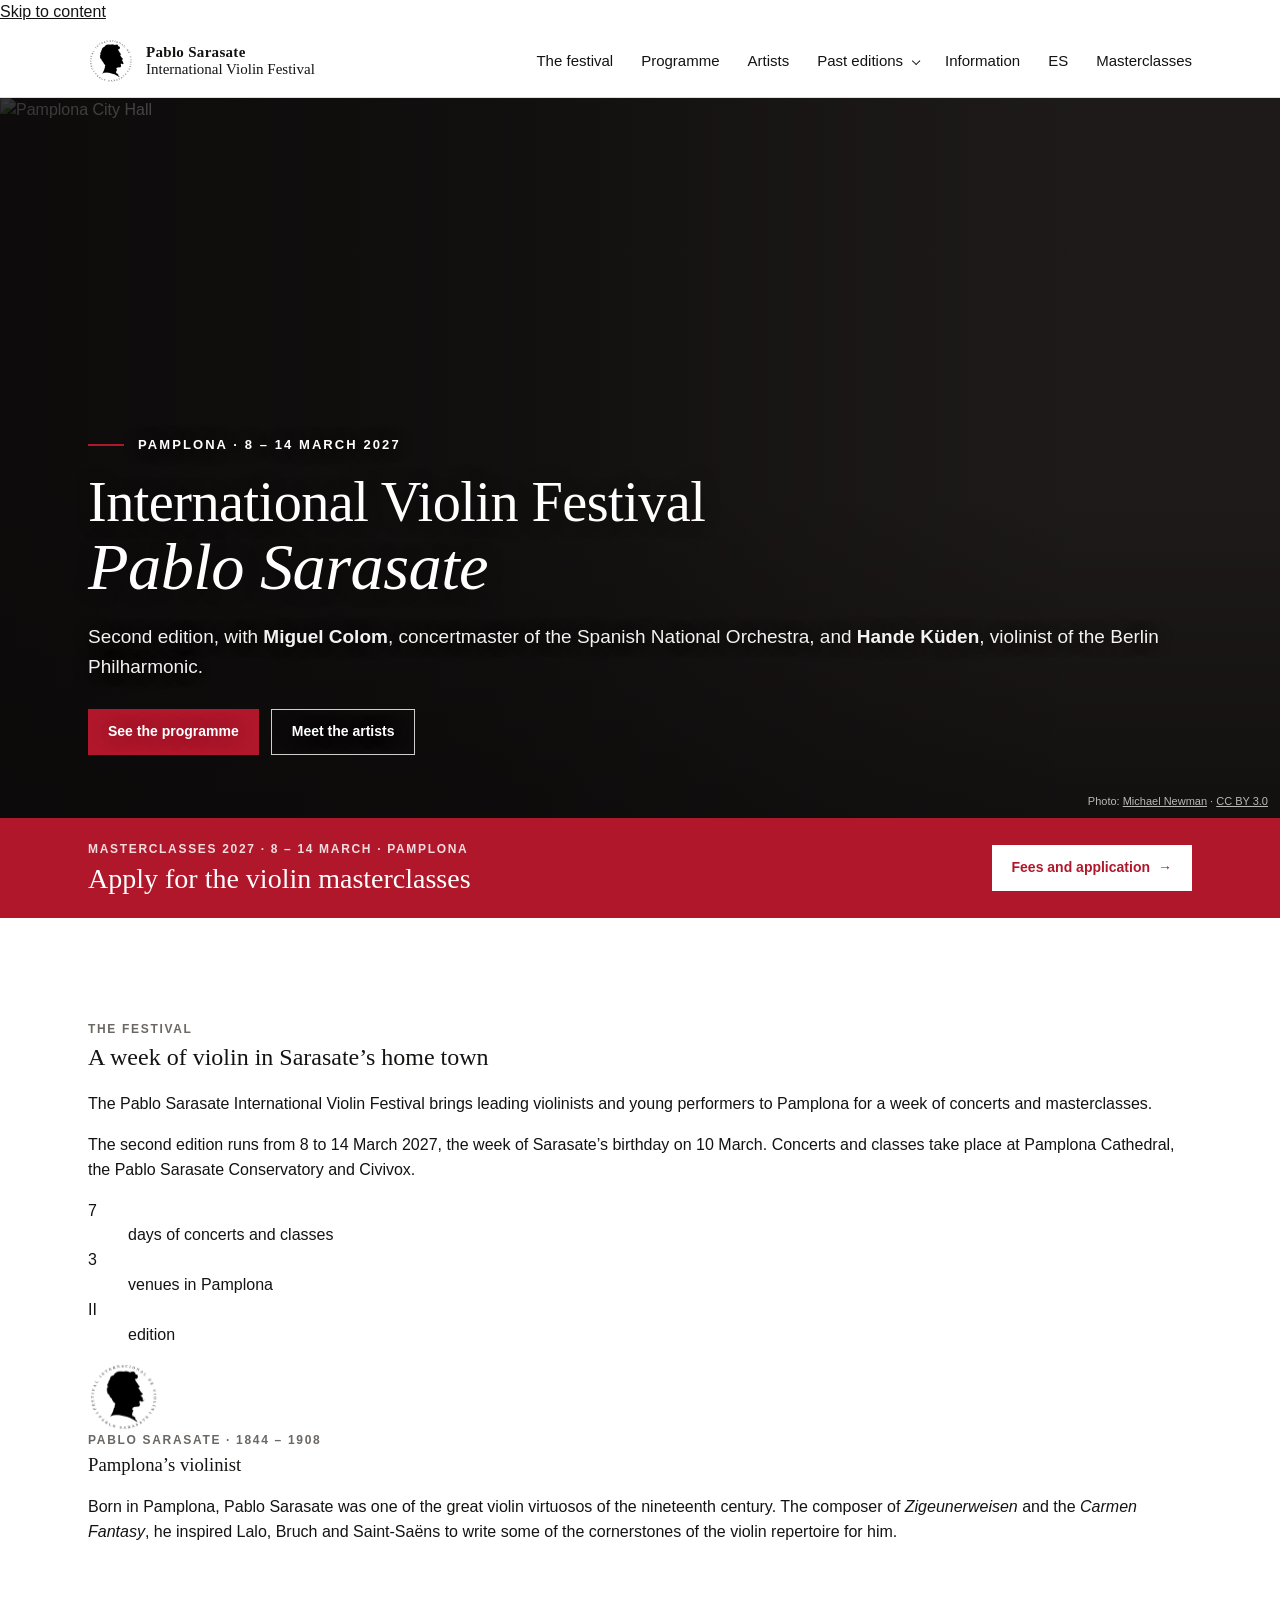
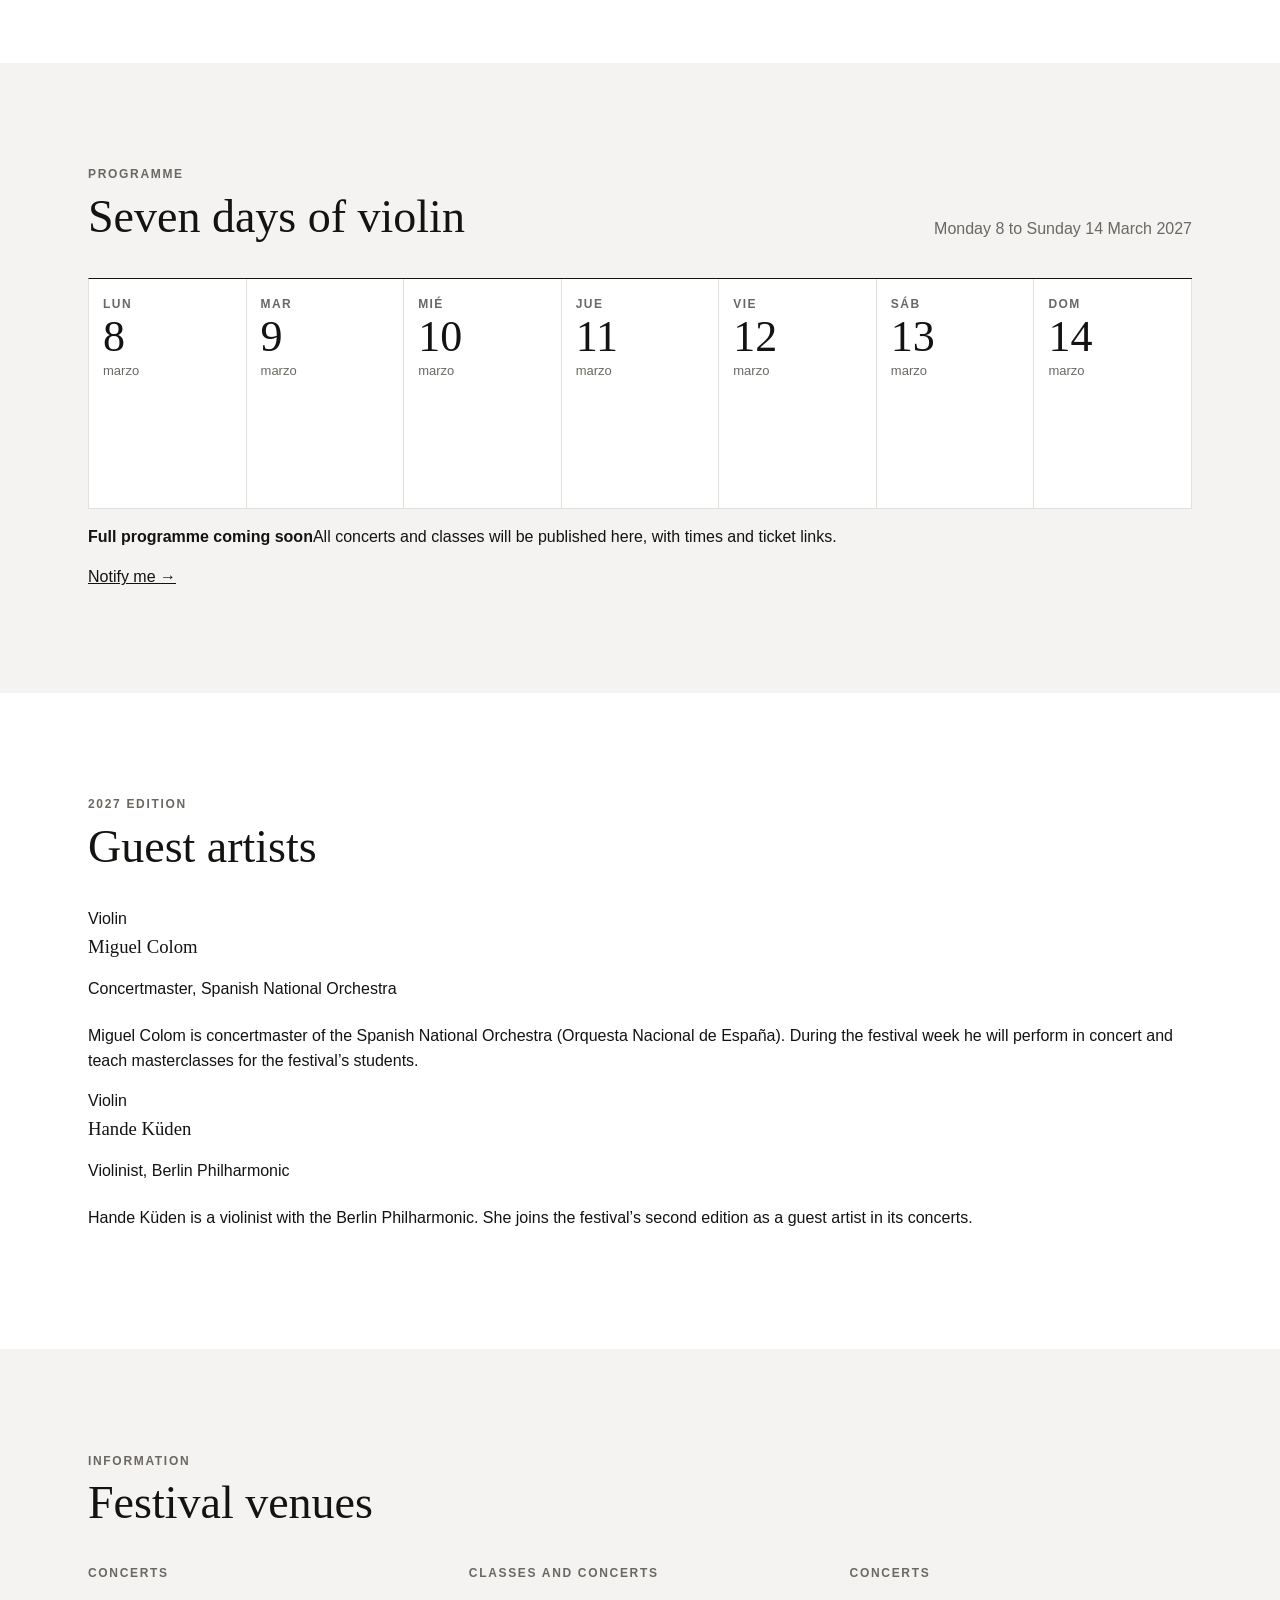
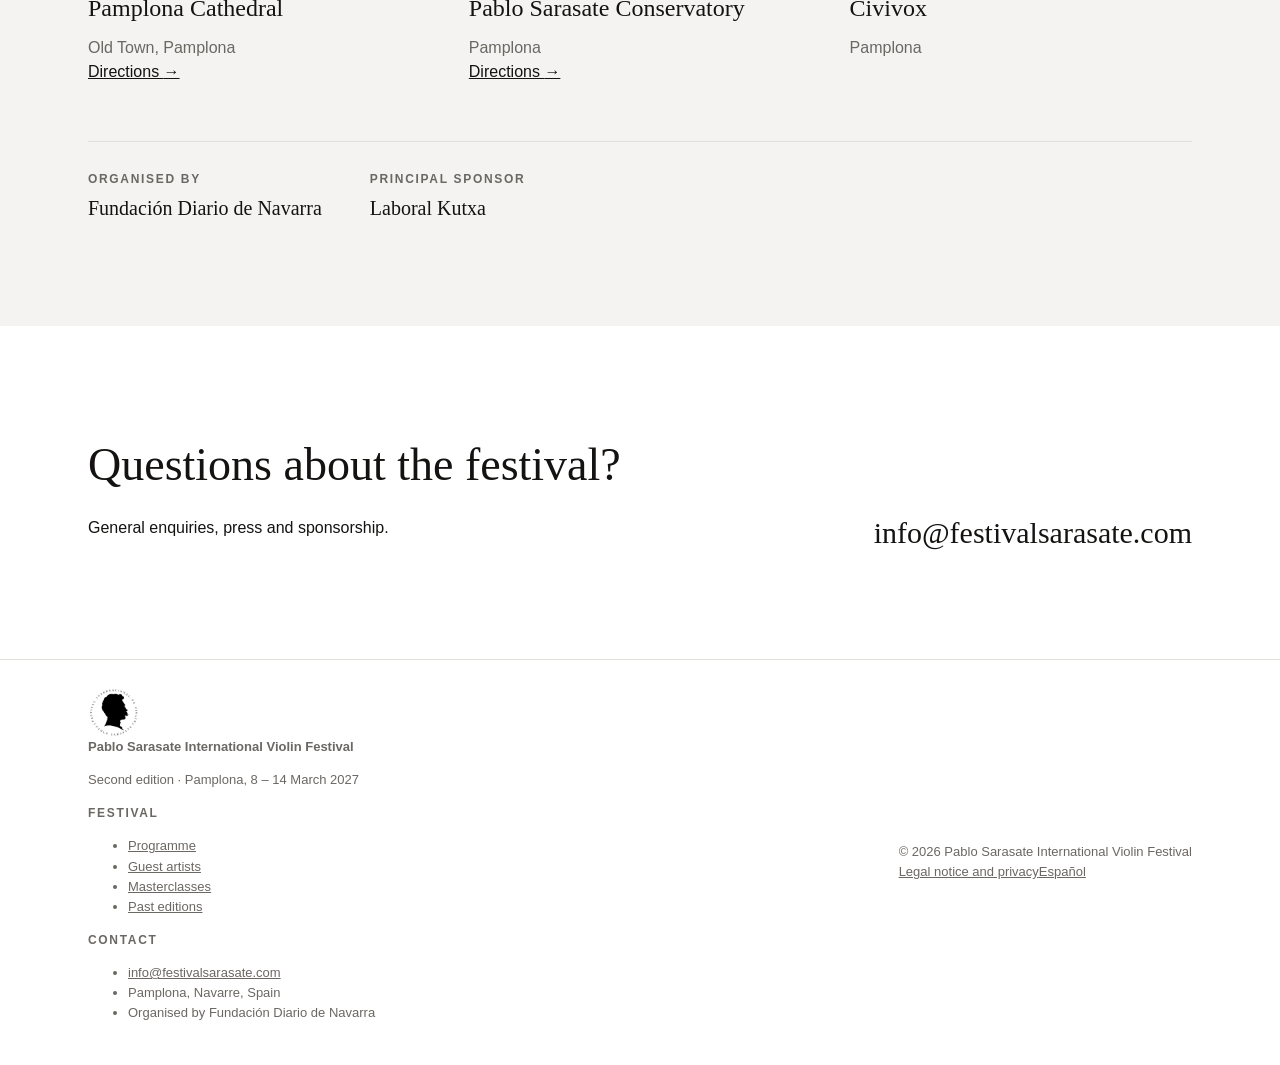
==== en/index.html @ 58683e75 "Añade la versión en inglés de la web" ====
<!DOCTYPE html>
<html lang="en">
<head>
<meta charset="UTF-8">
<meta name="viewport" content="width=device-width, initial-scale=1.0, viewport-fit=cover">
<title>Pablo Sarasate International Violin Festival 2027 · Pamplona</title>
<meta name="description" content="Pablo Sarasate International Violin Festival · Pamplona, 8 – 14 March 2027. Concerts and masterclasses with Miguel Colom and Hande Küden.">
<meta name="theme-color" content="#141312">
<link rel="icon" href="../favicon.png" type="image/png">
<link rel="apple-touch-icon" href="../apple-touch-icon.png">
<meta property="og:type" content="website">
<meta property="og:site_name" content="Pablo Sarasate International Violin Festival">
<meta property="og:title" content="Pablo Sarasate International Violin Festival 2027 · Pamplona">
<meta property="og:description" content="Pablo Sarasate International Violin Festival · Pamplona, 8 – 14 March 2027. Concerts and masterclasses with Miguel Colom and Hande Küden.">
<meta property="og:image" content="../og-image.jpg">
<meta property="og:image:width" content="1200">
<meta property="og:image:height" content="630">
<meta property="og:locale" content="en_GB">
<meta name="twitter:card" content="summary_large_image">
<link rel="preload" href="../fonts/source-serif-4-latin-opsz-normal.woff2" as="font" type="font/woff2" crossorigin>
<link rel="preload" href="../fonts/instrument-sans-latin-400-normal.woff2" as="font" type="font/woff2" crossorigin>
<link rel="stylesheet" href="../style.css">
<script type="application/ld+json">
{
 "@context": "https://schema.org",
 "@type": "Festival",
 "name": "Pablo Sarasate International Violin Festival 2027",
 "description": "Second edition of the Pablo Sarasate International Violin Festival: concerts and masterclasses in Pamplona.",
 "startDate": "2027-03-08",
 "endDate": "2027-03-14",
 "eventStatus": "https://schema.org/EventScheduled",
 "eventAttendanceMode": "https://schema.org/OfflineEventAttendanceMode",
 "inLanguage": "en",
 "location": {
  "@type": "Place",
  "name": "Pamplona",
  "address": {
   "@type": "PostalAddress",
   "addressLocality": "Pamplona",
   "addressRegion": "Navarra",
   "addressCountry": "ES"
  }
 },
 "organizer": {
  "@type": "Organization",
  "name": "Fundación Diario de Navarra"
 },
 "sponsor": {
  "@type": "Organization",
  "name": "Laboral Kutxa"
 },
 "performer": [
  {
   "@type": "Person",
   "name": "Miguel Colom"
  },
  {
   "@type": "Person",
   "name": "Hande Küden"
  }
 ]
}
</script>
</head>
<body>
<a class="skip" href="#main">Skip to content</a>
<header class="nav">
  <div class="wrap">
    <a class="brand" href="#" aria-label="Pablo Sarasate International Violin Festival, home">
      <img src="../logo.png" alt="" width="44" height="42">
      <span><b>Pablo Sarasate</b>International Violin Festival</span>
    </a>
    <button class="burger" id="burger" aria-label="Open menu" aria-expanded="false" aria-controls="menu"><span></span><span></span><span></span></button>
    <ul class="menu" id="menu">
      <li><a href="#festival">The festival</a></li>
      <li><a href="#programa">Programme</a></li>
      <li><a href="#artistas">Artists</a></li>
      <li class="has-sub">
        <button id="subbtn" aria-expanded="false" aria-controls="submenu">Past editions</button>
        <ul class="sub" id="submenu" hidden>
          <li><a href="past-editions.html">All editions</a></li>
          <li><span class="label">Guest artists</span></li>
          <li><a href="past-editions.html#jiyoon-lee">Jiyoon Lee</a></li>
          <li><a href="past-editions.html#marlene-ito">Marlene Ito</a></li>
        </ul>
      </li>
      <li><a href="#informacion">Information</a></li>
      <li class="lang"><a href="../index.html" hreflang="es" lang="es" aria-label="Versión en español">ES</a></li>
      <li><a class="btn" href="masterclasses.html">Masterclasses</a></li>
    </ul>
  </div>
</header>

<main id="main">
  <div class="hero" id="hero">
    <img class="photo" id="heroPhoto" alt="Pamplona City Hall" fetchpriority="high">
    <img class="fallback-mark" src="../logo.png" alt="">
    <div class="hero-text" id="inicio">
      <div class="wrap">
        <div class="when">Pamplona · 8 – 14 March 2027</div>
        <h1><span>International Violin Festival</span> <em>Pablo Sarasate</em></h1>
        <p class="guest">Second edition, with <strong>Miguel Colom</strong>, concertmaster of the Spanish National Orchestra, and <strong>Hande Küden</strong>, violinist of the Berlin Philharmonic.</p>
        <div class="hero-actions">
          <a class="btn" href="#programa">See the programme</a>
          <a class="btn ghost" href="#artistas">Meet the artists</a>
        </div>
      </div>
    </div>
    <span class="credit">Photo: <a href="https://commons.wikimedia.org/wiki/File:Ayuntamiento_de_Pamplona,_Pamplona_(ES)_-_panoramio.jpg" target="_blank" rel="noopener">Michael Newman</a> · <a href="https://creativecommons.org/licenses/by/3.0/" target="_blank" rel="noopener">CC BY 3.0</a></span>
  </div>

  <a class="promo" href="masterclasses.html">
    <span class="wrap promo-in">
      <span class="promo-text">
        <span class="label">Masterclasses 2027 · 8 – 14 March · Pamplona</span>
        <strong>Apply for the violin masterclasses</strong>
      </span>
      <span class="promo-btn">Fees and application <span aria-hidden="true">→</span></span>
    </span>
  </a>

  <section id="festival">
    <div class="wrap">
      <div class="about">
        <div>
          <div class="label">The festival</div>
          <h2>A week of violin in Sarasate’s home town</h2>
        </div>
        <div class="text">
          <p>The Pablo Sarasate International Violin Festival brings leading violinists and young performers to Pamplona for a week of concerts and masterclasses.</p>
          <p>The second edition runs from 8 to 14 March 2027, the week of Sarasate’s birthday on 10 March. Concerts and classes take place at Pamplona Cathedral, the Pablo Sarasate Conservatory and Civivox.</p>
          <dl class="facts">
            <div><dt>7</dt><dd>days of concerts and classes</dd></div>
            <div><dt>3</dt><dd>venues in Pamplona</dd></div>
            <div><dt>II</dt><dd>edition</dd></div>
          </dl>
        </div>
      </div>
      <aside class="sarasate">
        <img src="../logo.png" alt="" width="72" height="68">
        <div>
          <div class="label">Pablo Sarasate · 1844 – 1908</div>
          <h3>Pamplona’s violinist</h3>
          <p>Born in Pamplona, Pablo Sarasate was one of the great violin virtuosos of the nineteenth century. The composer of <i>Zigeunerweisen</i> and the <i>Carmen Fantasy</i>, he inspired Lalo, Bruch and Saint-Saëns to write some of the cornerstones of the violin repertoire for him.</p>
        </div>
      </aside>
    </div>
  </section>

  <section id="programa" class="alt">
    <div class="wrap">
      <div class="sec-head">
        <div><div class="label">Programme</div><h2>Seven days of violin</h2></div>
        <p class="sec-sub">Monday 8 to Sunday 14 March 2027</p>
      </div>
      <p class="demo-note" id="demoNote" hidden>Preview with sample events (?demo). Visitors do not see these events.</p>
      <ol class="days is-pending" id="days" aria-label="Festival days, 8 to 14 March 2027"></ol>
      <div class="pending-note" id="pendingNote">
        <p><strong>Full programme coming soon</strong>All concerts and classes will be published here, with times and ticket links.</p>
        <a class="link" href="mailto:info@festivalsarasate.com?subject=Programme%202027%20notification">Notify me <span aria-hidden="true">→</span></a>
      </div>
    </div>
  </section>

  <section id="artistas">
    <div class="wrap">
      <div class="sec-head">
        <div><div class="label">2027 edition</div><h2>Guest artists</h2></div>
      </div>
      <div class="artists">
        <article class="artist">
          <span class="instr">Violin</span>
          <h3>Miguel Colom</h3>
          <p class="role">Concertmaster, Spanish National Orchestra</p>
          <p>Miguel Colom is concertmaster of the Spanish National Orchestra (Orquesta Nacional de España). During the festival week he will perform in concert and teach masterclasses for the festival’s students.</p>
        </article>
        <article class="artist">
          <span class="instr">Violin</span>
          <h3>Hande Küden</h3>
          <p class="role">Violinist, Berlin Philharmonic</p>
          <p>Hande Küden is a violinist with the Berlin Philharmonic. She joins the festival’s second edition as a guest artist in its concerts.</p>
        </article>
      </div>
    </div>
  </section>

  <section id="informacion" class="alt">
    <div class="wrap">
      <div class="sec-head">
        <div><div class="label">Information</div><h2>Festival venues</h2></div>
      </div>
      <div class="info-grid">
        <div><div class="label">Concerts</div><h3>Pamplona Cathedral</h3><p>Old Town, Pamplona</p><a class="link" href="https://www.google.com/maps/search/?api=1&query=Catedral+de+Pamplona" target="_blank" rel="noopener">Directions <span aria-hidden="true">→</span></a></div>
        <div><div class="label">Classes and concerts</div><h3>Pablo Sarasate Conservatory</h3><p>Pamplona</p><a class="link" href="https://www.google.com/maps/search/?api=1&query=Conservatorio+Profesional+de+M%C3%BAsica+Pablo+Sarasate+Pamplona" target="_blank" rel="noopener">Directions <span aria-hidden="true">→</span></a></div>
        <div><div class="label">Concerts</div><h3>Civivox</h3><p>Pamplona</p></div>
      </div>
      <div class="partners">
        <div><span class="label">Organised by</span><span class="n">Fundación Diario de Navarra</span></div>
        <div><span class="label">Principal sponsor</span><span class="n">Laboral Kutxa</span></div>
      </div>
    </div>
  </section>

  <section id="contacto">
    <div class="wrap contact">
      <div><h2>Questions about the festival?</h2><p>General enquiries, press and sponsorship.</p></div>
      <a class="mail" href="mailto:info@festivalsarasate.com">info@festivalsarasate.com</a>
    </div>
  </section>
</main>

<footer>
  <div class="wrap">
    <div class="foot-grid">
      <div class="foot-brand">
        <img src="../logo.png" alt="" width="52" height="49">
        <div><b>Pablo Sarasate International Violin Festival</b><p>Second edition · Pamplona, 8 – 14 March 2027</p></div>
      </div>
      <div>
        <span class="label">Festival</span>
        <ul>
          <li><a href="#programa">Programme</a></li>
          <li><a href="#artistas">Guest artists</a></li>
          <li><a href="masterclasses.html">Masterclasses</a></li>
          <li><a href="past-editions.html">Past editions</a></li>
        </ul>
      </div>
      <div>
        <span class="label">Contact</span>
        <ul>
          <li><a href="mailto:info@festivalsarasate.com">info@festivalsarasate.com</a></li>
          <li>Pamplona, Navarre, Spain</li>
          <li>Organised by Fundación Diario de Navarra</li>
        </ul>
      </div>
    </div>
    <div class="foot-bottom">
      <span>© 2026 Pablo Sarasate International Violin Festival</span>
      <nav aria-label="Legal"><a href="legal.html">Legal notice and privacy</a><a href="../index.html" hreflang="es" lang="es">Español</a></nav>
    </div>
  </div>
</footer>
<script src="../vendor/papaparse.min.js"></script>
<script src="../programa.js"></script>
<script>
/* Tarjetas de días. Sin programa publicado: tira compacta de fechas y aviso. */
function renderDays(events, status){
  const P = Programa, t = P.t, pending = status === 'pending';
  const ol = document.getElementById('days');
  ol.classList.toggle('is-pending', pending);
  ol.innerHTML = P.days.map(d => {
    const date = `<span class="dc-date"><span class="dow">${P.DOW[d.getDay()]}</span><span class="num">${d.getDate()}</span><span class="mon">${P.MES[d.getMonth()]}</span></span>`;
    if (pending) return `<li><div class="daycard">${date}</div></li>`;
    const evs = P.forDay(events, P.iso(d));
    const items = evs.length
      ? '<ul>' + evs.slice(0,3).map(e => `<li><time>${P.esc(e.hora)}</time> ${P.esc(e.titulo)}</li>`).join('') + (evs.length > 3 ? `<li class="more">+${evs.length-3} ${t.more}</li>` : '') + '</ul>'
      : `<p class="none">${t.none}</p>`;
    const count = evs.length ? `${evs.length} ${evs.length === 1 ? t.event : t.events}` : '';
    return `<li><a class="daycard${evs.length ? '' : ' is-empty'}" href="${P.dayUrl(d)}">
      ${date}
      <span class="dc-body"><span class="count">${count}</span>${items}</span>
      <span class="dc-go">${t.seeDay} <span aria-hidden="true">→</span></span>
    </a></li>`;
  }).join('');
  document.getElementById('pendingNote').hidden = !pending;
  document.getElementById('demoNote').hidden = status !== 'demo';
}
renderDays([], 'pending');
Programa.load(renderDays);
</script>
</body>
</html>
---- style.css ----
/* Layout: KKL-like — white page, slim sticky bar, full-bleed photo hero, then calm single-column sections on a 1200px grid */
:root{
  --bg:#ffffff;
  --bg-alt:#f4f3f1;
  --ink:#141312;
  --muted:#6b6763;
  --line:#e2dfdb;
  --accent:#b0172b;          /* rojo Pamplona */
  --accent-ink:#ffffff;
  --hero-fallback:#1d1a19;
  --emblem-filter:none;
  --font-display:"Source Serif 4", "Iowan Old Style", Georgia, serif;
  --font-body:"Instrument Sans", "Helvetica Neue", Arial, sans-serif;
  --wrap:1200px;
  --gutter:clamp(16px,4vw,48px);
}
@media (prefers-color-scheme:dark){:root:not([data-theme="light"]){
  --bg:#121110;--bg-alt:#1b1a18;--ink:#f1eeea;--muted:#a19c96;--line:#2e2b28;
  --accent:#e0485a;--accent-ink:#ffffff;--hero-fallback:#0b0a0a;--emblem-filter:invert(1);color-scheme:dark}}
:root[data-theme="dark"]{
  --bg:#121110;--bg-alt:#1b1a18;--ink:#f1eeea;--muted:#a19c96;--line:#2e2b28;
  --accent:#e0485a;--accent-ink:#ffffff;--hero-fallback:#0b0a0a;--emblem-filter:invert(1);color-scheme:dark}

*,*::before,*::after{box-sizing:border-box}
html{scroll-behavior:smooth}
body{margin:0;background:var(--bg);color:var(--ink);font-family:var(--font-body);font-size:16px;line-height:1.55;-webkit-font-smoothing:antialiased}
a{color:inherit}
img{max-width:100%;display:block}
.wrap{max-width:var(--wrap);margin:0 auto;padding-inline:var(--gutter)}
h1,h2,h3{font-family:var(--font-display);font-weight:400;text-wrap:balance;margin:0}
.label{font-size:12px;letter-spacing:.14em;text-transform:uppercase;font-weight:600;color:var(--muted)}
:focus-visible{outline:2px solid var(--accent);outline-offset:3px}


/* ── Nav ── */
.nav{position:sticky;top:env(safe-area-inset-top,0px);z-index:50;background:var(--bg);border-bottom:1px solid var(--line)}
.nav .wrap{display:flex;align-items:center;justify-content:space-between;gap:24px;height:72px}
.brand{display:flex;align-items:center;gap:12px;text-decoration:none;min-width:0}
.brand img{width:46px;height:auto;filter:var(--emblem-filter)}
.brand span{font-family:var(--font-display);font-size:15px;line-height:1.15}
.brand b{display:block;font-weight:600;letter-spacing:.02em}
.menu{display:flex;align-items:center;gap:28px;list-style:none;margin:0;padding:0;font-size:15px}
.menu > li{position:relative}
.menu a,.menu button{text-decoration:none;background:none;border:0;font:inherit;color:inherit;cursor:pointer;padding:6px 0}
.menu a:hover,.menu button:hover{color:var(--accent)}
.sub{position:absolute;top:calc(100% + 10px);left:-16px;min-width:220px;background:var(--bg);border:1px solid var(--line);list-style:none;margin:0;padding:8px 0;box-shadow:0 12px 32px rgb(0 0 0 / .08)}
.sub a{display:block;padding:10px 16px}
.sub .label{padding:6px 16px 4px;display:block;font-size:11px}
.has-sub button::after{content:"";display:inline-block;width:6px;height:6px;border-right:1.5px solid currentColor;border-bottom:1.5px solid currentColor;transform:rotate(45deg) translateY(-3px);margin-left:8px}
.btn{display:inline-flex;align-items:center;gap:8px;background:var(--accent);color:var(--accent-ink);text-decoration:none;font-weight:600;font-size:14px;padding:11px 20px;border:0;cursor:pointer;font-family:var(--font-body)}
.btn:hover{filter:brightness(1.08)}
.btn.ghost{background:transparent;color:inherit;border:1px solid currentColor}
.burger{display:none;background:none;border:0;padding:8px;cursor:pointer;color:inherit}
.burger span{display:block;width:22px;height:1.5px;background:currentColor;margin:5px 0}

/* ── Hero ── */
.hero{position:relative;display:flex;align-items:flex-end;min-height:clamp(500px,80vh,820px);padding-block:clamp(96px,14vh,140px) clamp(40px,7vh,72px);background:var(--hero-fallback);color:#fff;overflow:hidden}
.hero img.photo{position:absolute;inset:0;width:100%;height:100%;object-fit:cover;object-position:68% 35%}
.hero::after{content:"";position:absolute;inset:0;background:
  linear-gradient(90deg,rgb(10 8 8 / .82) 0%,rgb(10 8 8 / .62) 38%,rgb(10 8 8 / .18) 68%,rgb(10 8 8 / 0) 85%),
  linear-gradient(to top,rgb(10 8 8 / .55) 0%,rgb(10 8 8 / 0) 45%)}
.hero .fallback-mark{display:none;position:absolute;right:-4%;top:50%;transform:translateY(-50%);width:min(52vw,560px);opacity:.09;filter:invert(1)}
.hero.no-photo .fallback-mark{display:block}
.hero.no-photo img.photo{display:none}
.hero-text{position:relative;z-index:2;width:100%;text-shadow:0 1px 18px rgb(0 0 0 / .35)}
.hero-text .when{font-size:13px;letter-spacing:.16em;text-transform:uppercase;font-weight:600;display:flex;align-items:center;gap:14px}
.hero-text .when::before{content:"";width:36px;height:2px;background:var(--accent)}
.hero h1{font-size:clamp(34px,4.4vw,62px);line-height:1.05;margin:18px 0 20px;max-width:none;letter-spacing:-.01em;font-weight:300}
.hero h1 span{display:block}
.hero h1 em{display:block;font-style:italic;font-weight:400;font-size:1.18em}
.hero .guest{font-size:clamp(16px,1.6vw,19px);margin:0 0 28px;opacity:.95}
.hero .guest strong{font-weight:600}
.hero-actions{display:flex;flex-wrap:wrap;gap:12px}
.hero .btn.ghost{color:#fff;border-color:rgb(255 255 255 / .8);background:rgb(0 0 0 / .15)}
.hero .btn.ghost:hover{background:#fff;color:#141312;filter:none}
@media (max-width:760px){.hero-text .when::before{display:none}.hero::after{background:linear-gradient(to top,rgb(10 8 8 / .85) 0%,rgb(10 8 8 / .55) 55%,rgb(10 8 8 / .3) 100%)}.hero img.photo{object-position:60% 30%}}
.credit{position:absolute;z-index:2;right:12px;bottom:8px;font-size:11px;color:rgb(255 255 255 / .7)}
.hero.no-photo .credit{display:none}

/* ── Sections ── */
section{padding-block:clamp(56px,8vw,104px)}
section.alt{background:var(--bg-alt)}
.sec-head{display:flex;justify-content:space-between;align-items:end;gap:24px;flex-wrap:wrap;margin-bottom:36px}
.sec-head h2{font-size:clamp(30px,3.6vw,46px);line-height:1.08;margin-top:8px}

/* ── Programa: tarjetas de días (index) ── */
.events{list-style:none;margin:0;padding:0;border-top:1px solid var(--line)}
.ev{display:grid;grid-template-columns:96px 1fr auto;gap:24px;align-items:center;padding:22px 0;border-bottom:1px solid var(--line)}
.ev .d{font-variant-numeric:tabular-nums}
.ev .d b{font-family:var(--font-display);font-weight:400;font-size:30px;line-height:1;display:block}
.ev .d span{font-size:13px;color:var(--muted)}
.ev .info{min-width:0}
.ev .tipo{font-size:11px;letter-spacing:.14em;text-transform:uppercase;font-weight:600;color:var(--accent)}
.ev h4{font-family:var(--font-display);font-weight:400;font-size:22px;margin:4px 0 4px;line-height:1.2}
.ev p{margin:0;color:var(--muted);font-size:14.5px}
.ev .buy{text-align:right;display:flex;flex-direction:column;align-items:flex-end;gap:8px;font-size:14px}
.ev .buy .price{color:var(--muted)}
.empty{padding:32px 0;color:var(--muted)}

/* ── Guest artist ── */
.guest-grid{display:grid;grid-template-columns:5fr 7fr;gap:clamp(32px,5vw,72px);align-items:center}
.portrait{aspect-ratio:4/5;max-width:100%;background:var(--bg-alt);display:flex;align-items:flex-end;padding:24px;position:relative;overflow:hidden}
section.alt .portrait{background:var(--bg)}
.portrait .initials{position:absolute;inset:0;display:grid;place-items:center;font-family:var(--font-display);font-size:clamp(90px,14vw,180px);color:var(--line);font-style:italic}
.portrait .cap{position:relative;font-size:12px;color:var(--muted)}
.guest-grid h2{font-size:clamp(40px,5vw,68px);line-height:1;margin:10px 0 18px}
.guest-grid p{max-width:58ch;margin:0 0 16px}
.guest-grid + .guest-grid{margin-top:clamp(56px,8vw,112px)}
.role{display:flex;gap:10px;flex-wrap:wrap;margin-bottom:22px}
.chip{font-size:12px;letter-spacing:.1em;text-transform:uppercase;font-weight:600;border:1px solid var(--line);padding:6px 10px}

/* ── Past editions ── */
.past{display:grid;grid-template-columns:repeat(2,minmax(0,1fr));gap:clamp(20px,3vw,40px)}
.past article{border-top:1px solid var(--ink);padding-top:20px;scroll-margin-top:96px}
.past h3{font-size:clamp(28px,3vw,38px);margin:8px 0 10px}
.past p{margin:0;color:var(--muted);max-width:52ch}

/* ── Info ── */
.info-grid{display:grid;grid-template-columns:repeat(3,minmax(0,1fr));gap:clamp(20px,3vw,40px)}
.info-grid h3{font-size:24px;margin:8px 0 8px}
.info-grid p{margin:0;color:var(--muted)}
.partners{display:flex;flex-wrap:wrap;gap:12px 48px;margin-top:56px;padding-top:28px;border-top:1px solid var(--line)}
.partners div{display:flex;flex-direction:column;gap:4px}
.partners .n{font-family:var(--font-display);font-size:20px}

/* ── Contact / footer ── */
.contact{display:flex;justify-content:space-between;align-items:end;gap:32px;flex-wrap:wrap}
.contact h2{font-size:clamp(30px,3.6vw,46px)}
.mail{font-family:var(--font-display);font-size:clamp(22px,2.4vw,30px);color:inherit;text-decoration:none;user-select:all}
.mail:hover{text-decoration:underline}
footer{border-top:1px solid var(--line);padding-block:28px;font-size:13px;color:var(--muted)}
footer .wrap{display:flex;justify-content:space-between;gap:16px;flex-wrap:wrap;align-items:center}
footer .brand img{width:34px}

/* ── Responsive ── */
@media (max-width:980px){
  .menu{display:none;position:absolute;top:72px;left:0;right:0;flex-direction:column;align-items:stretch;gap:0;background:var(--bg);border-bottom:1px solid var(--line);padding:8px var(--gutter) 20px}
  .menu.open{display:flex}
  .menu > li{border-bottom:1px solid var(--line)}
  .menu > li:last-child{border:0;padding-top:16px}
  .menu a,.menu button{display:block;padding:14px 0;width:100%;text-align:left}
  .sub{position:static;box-shadow:none;border:0;padding:0 0 8px 12px;min-width:0}
  .burger{display:block}
  .guest-grid{grid-template-columns:1fr}
  .portrait{aspect-ratio:16/10}
  .info-grid{grid-template-columns:1fr}
}
@media (max-width:760px){
  .ev{grid-template-columns:64px 1fr;gap:16px}
  .ev .buy{grid-column:2;align-items:flex-start;text-align:left;flex-direction:row;align-items:center;gap:14px}
  .past{grid-template-columns:1fr}
  .brand span{font-size:13px}
}
@media (prefers-reduced-motion:reduce){html{scroll-behavior:auto}}

/* ── Subpage header ── */
.page-head{border-bottom:1px solid var(--line);padding-block:clamp(48px,7vw,96px) clamp(32px,4vw,56px)}
.page-head h1{font-size:clamp(38px,5vw,64px);line-height:1.04;margin:10px 0 14px}
.page-head p{margin:0;color:var(--muted);max-width:60ch}
.back{display:inline-block;margin-top:40px;font-size:14px;color:var(--accent);text-underline-offset:3px}
.menu a[aria-current="page"],.menu button[aria-current="page"]{color:var(--accent)}

.sec-sub{margin:0;color:var(--muted);max-width:40ch}
.days{list-style:none;margin:0;padding:0;display:grid;grid-template-columns:repeat(7,minmax(0,1fr));border-top:1px solid var(--ink);border-left:1px solid var(--line)}
.days > li{display:flex;min-width:0}
.daycard{flex:1;display:flex;flex-direction:column;gap:14px;min-height:230px;padding:16px 14px 14px;border-right:1px solid var(--line);border-bottom:1px solid var(--line);text-decoration:none;color:inherit;background:var(--bg);transition:background .2s,color .2s}
.dc-date{display:flex;flex-direction:column;gap:2px}
.dc-date .dow{font-size:12px;letter-spacing:.12em;text-transform:uppercase;font-weight:600;color:var(--muted)}
.dc-date .num{font-family:var(--font-display);font-size:44px;line-height:1;font-variant-numeric:tabular-nums}
.dc-date .mon{font-size:13px;color:var(--muted)}
.dc-body{flex:1;display:flex;flex-direction:column;gap:8px;min-width:0}
.dc-body .count{font-size:11px;letter-spacing:.12em;text-transform:uppercase;font-weight:600;color:var(--accent)}
.dc-body ul{list-style:none;margin:0;padding:0;display:flex;flex-direction:column;gap:7px;font-size:13px;line-height:1.3}
.dc-body li{overflow-wrap:anywhere}
.dc-body time{display:block;color:var(--muted);font-variant-numeric:tabular-nums;font-size:12px}
.dc-body .more{color:var(--muted)}
.dc-body .none{margin:0;font-size:13px;color:var(--muted)}
.dc-go{font-size:13px;font-weight:600;color:var(--accent)}
.daycard:hover,.daycard:focus-visible{background:var(--ink);color:var(--bg)}
.daycard:hover .dow,.daycard:hover .mon,.daycard:hover time,.daycard:hover .none,.daycard:hover .more,
.daycard:focus-visible .dow,.daycard:focus-visible .mon,.daycard:focus-visible time{color:inherit;opacity:.7}
.daycard:hover .count,.daycard:hover .dc-go,.daycard:focus-visible .dc-go{color:inherit}
.daycard:focus-visible{outline-offset:-2px}
.daycard.is-empty .num{color:var(--muted)}

/* ── Página del día (dia.html) ── */
.day-head .back{margin:0 0 28px}
.daystrip{display:grid;grid-template-columns:repeat(7,minmax(0,1fr));gap:6px;margin-top:32px;max-width:640px}
.daystrip a{display:flex;flex-direction:column;align-items:center;gap:2px;padding:10px 4px;border:1px solid var(--line);text-decoration:none;color:inherit}
.daystrip a span{font-size:11px;letter-spacing:.08em;text-transform:uppercase;color:var(--muted);font-weight:600}
.daystrip a b{font-family:var(--font-display);font-weight:400;font-size:22px;line-height:1;font-variant-numeric:tabular-nums}
.daystrip a:hover{border-color:var(--ink)}
.daystrip a.is-empty b{color:var(--muted)}
.daystrip a[aria-current="page"]{background:var(--ink);color:var(--bg);border-color:var(--ink)}
.daystrip a[aria-current="page"] span,.daystrip a[aria-current="page"] b{color:inherit}
.day-events{padding-top:clamp(32px,4vw,56px)}
.day-list .ev{align-items:start;padding:28px 0}
.day-list .d b{font-size:34px}
.day-list h2{font-size:clamp(24px,2.6vw,32px);line-height:1.15;margin:6px 0 8px}
.day-list .who{color:var(--ink);font-size:16px}
.day-list .where{margin-top:2px}
.day-list .desc{margin-top:12px;color:var(--ink);max-width:62ch}
.empty a{color:var(--accent)}
.daynav{display:flex;justify-content:space-between;gap:16px;flex-wrap:wrap;margin-top:40px;font-size:15px}
.daynav a{color:var(--accent);text-underline-offset:3px}

@media (max-width:980px){
  .days{grid-template-columns:1fr}
  .daycard{flex-direction:row;align-items:center;min-height:0;gap:18px;padding:16px 4px 16px 14px}
  .dc-date{flex-direction:row;align-items:baseline;gap:8px;min-width:118px}
  .dc-date .num{font-size:32px}
  .dc-go{font-size:0}
  .dc-go span{font-size:20px}
}
@media (max-width:760px){
  .dc-date{flex-direction:column;align-items:flex-start;min-width:56px;gap:0}
  .dc-body ul li:nth-child(n+3),.dc-body .more{display:none}
  .day-list .ev{grid-template-columns:64px 1fr}
  .day-list .d b{font-size:26px}
}
.notice{font-size:13px;color:var(--muted);border:1px dashed var(--line);padding:10px 14px;margin:0 0 24px}

/* ── Banda de inscripción (index) ── */
.promo{display:block;background:var(--accent);color:var(--accent-ink);text-decoration:none}
.promo-in{display:flex;align-items:center;justify-content:space-between;gap:20px 32px;flex-wrap:wrap;padding-block:22px}
.promo-text{display:flex;flex-direction:column;gap:4px;min-width:0}
.promo .label{color:inherit;opacity:.85}
.promo strong{font-family:var(--font-display);font-weight:400;font-size:clamp(21px,2.3vw,28px);line-height:1.2}
.promo-btn{display:inline-flex;gap:8px;align-items:center;background:var(--accent-ink);color:var(--accent);font-weight:600;font-size:14px;padding:12px 20px;white-space:nowrap}
.promo:hover .promo-btn,.promo:focus-visible .promo-btn{background:var(--ink);color:var(--bg)}
.promo:focus-visible{outline-offset:-4px;outline-color:var(--accent-ink)}

/* ── Inscripción (inscripcion.html) ── */
.reg{padding-block:clamp(24px,3vw,40px) clamp(40px,5vw,64px)}
.reg .back{display:inline-block;margin:0 0 16px}
.reg h1{font-size:clamp(32px,3.8vw,48px);line-height:1.05;margin:8px 0 clamp(20px,2.5vw,32px)}
.reg-grid{display:grid;grid-template-columns:minmax(0,1fr) minmax(0,380px);gap:clamp(32px,5vw,72px);align-items:start}
.prices{display:grid;grid-template-columns:repeat(2,minmax(0,1fr));gap:clamp(24px,3vw,48px)}
.pricelist h2{font-size:clamp(22px,2.2vw,28px);padding-bottom:10px;border-bottom:1px solid var(--ink)}
.pricelist .note{margin:12px 0 0;font-size:13.5px;color:var(--accent);font-weight:500}
.pricelist .inc{display:block;margin-top:4px;font-size:13.5px;line-height:1.4;color:var(--muted)}
.pricelist dl{margin:0}
.pricelist dl > div{display:flex;justify-content:space-between;align-items:flex-start;gap:16px;padding:14px 0;border-bottom:1px solid var(--line)}
.pricelist dt{font-size:16px;font-weight:500;min-width:0}
.pricelist dd{margin:0;font-family:var(--font-display);font-size:26px;font-variant-numeric:tabular-nums;white-space:nowrap}
.pricelist dd small{font-family:var(--font-body);font-size:13px;color:var(--muted)}
.signup{background:var(--bg-alt);padding:28px;display:flex;flex-direction:column;gap:14px;position:sticky;top:calc(env(safe-area-inset-top,0px) + 96px)}
.signup h2{font-size:clamp(26px,2.6vw,32px)}
.signup p{margin:0 0 6px;color:var(--muted)}
.btn-lg{font-size:16px;padding:16px 22px;justify-content:center;text-align:center}
.btn.is-off{background:var(--line);color:var(--muted);cursor:default;filter:none}
@media (max-width:980px){.reg-grid{grid-template-columns:1fr}.signup{position:static}}
@media (max-width:760px){.prices{grid-template-columns:1fr}.promo-btn{width:100%;justify-content:center}}
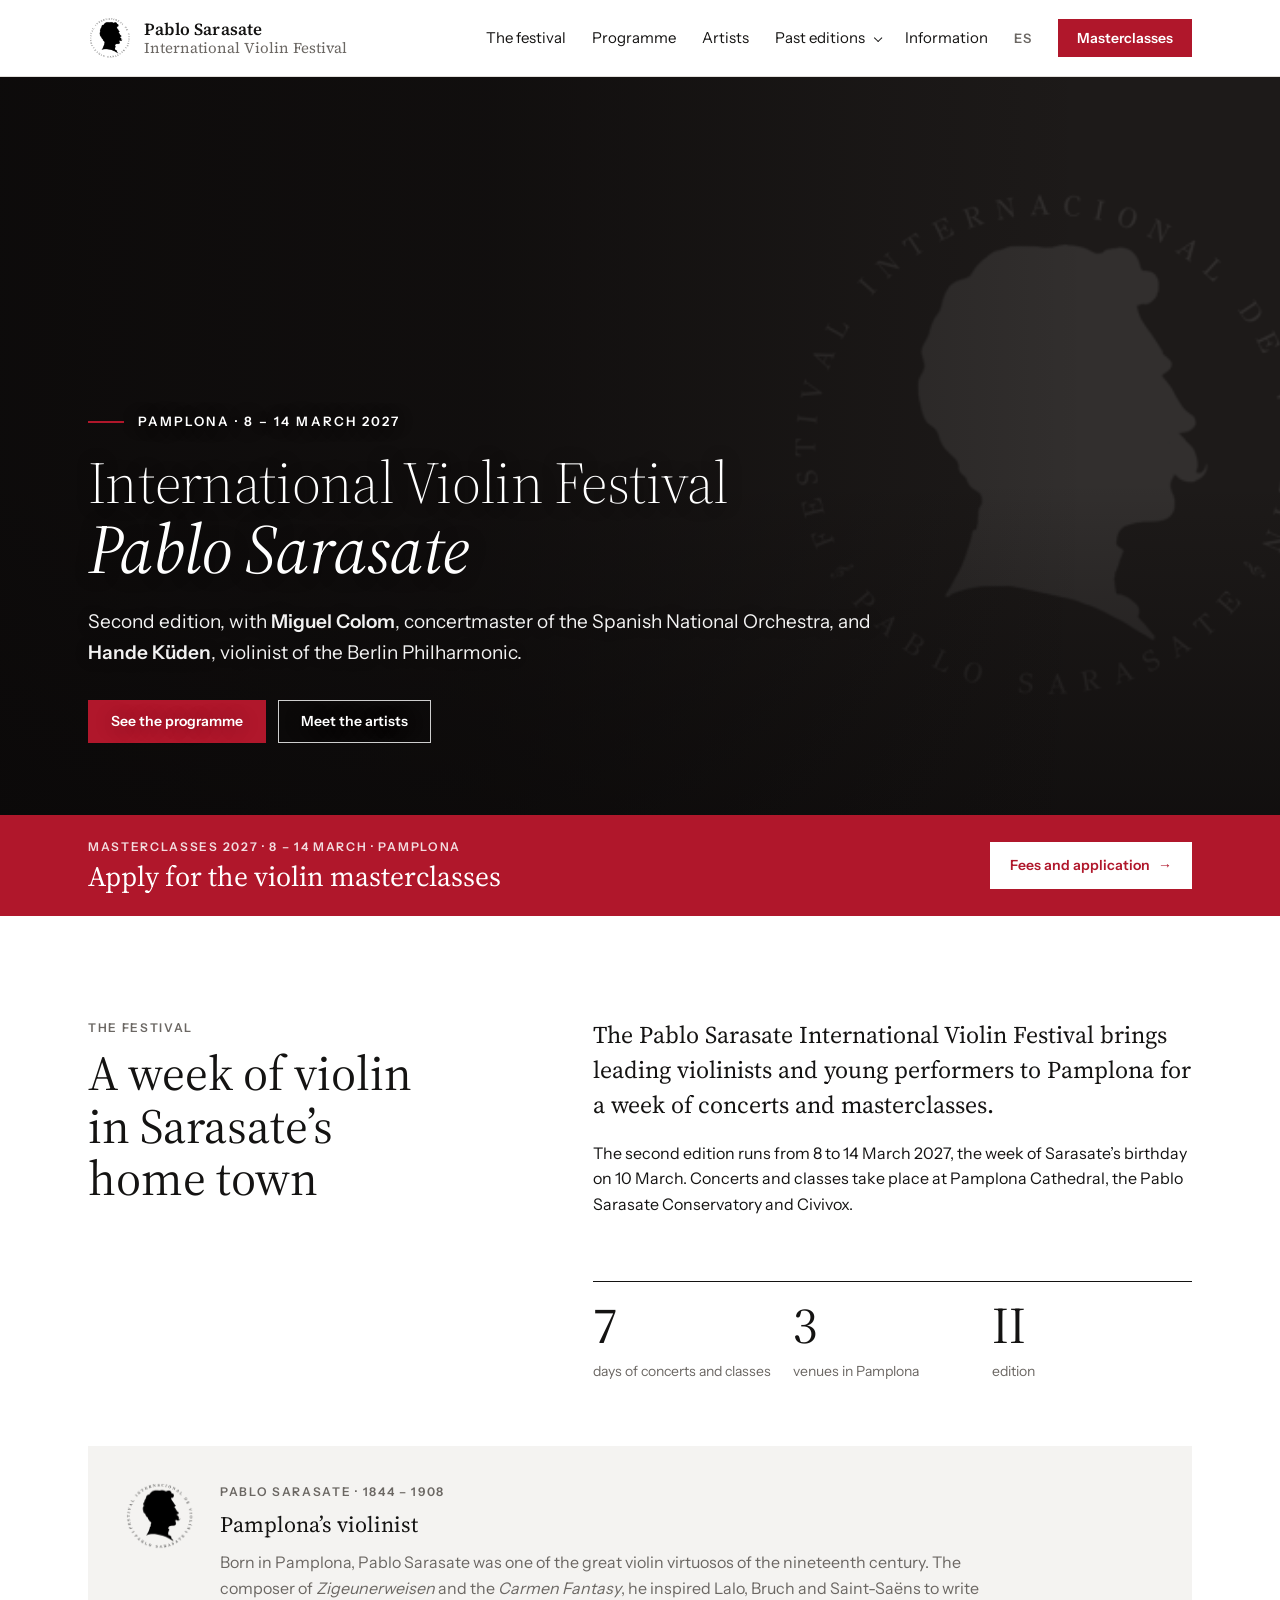
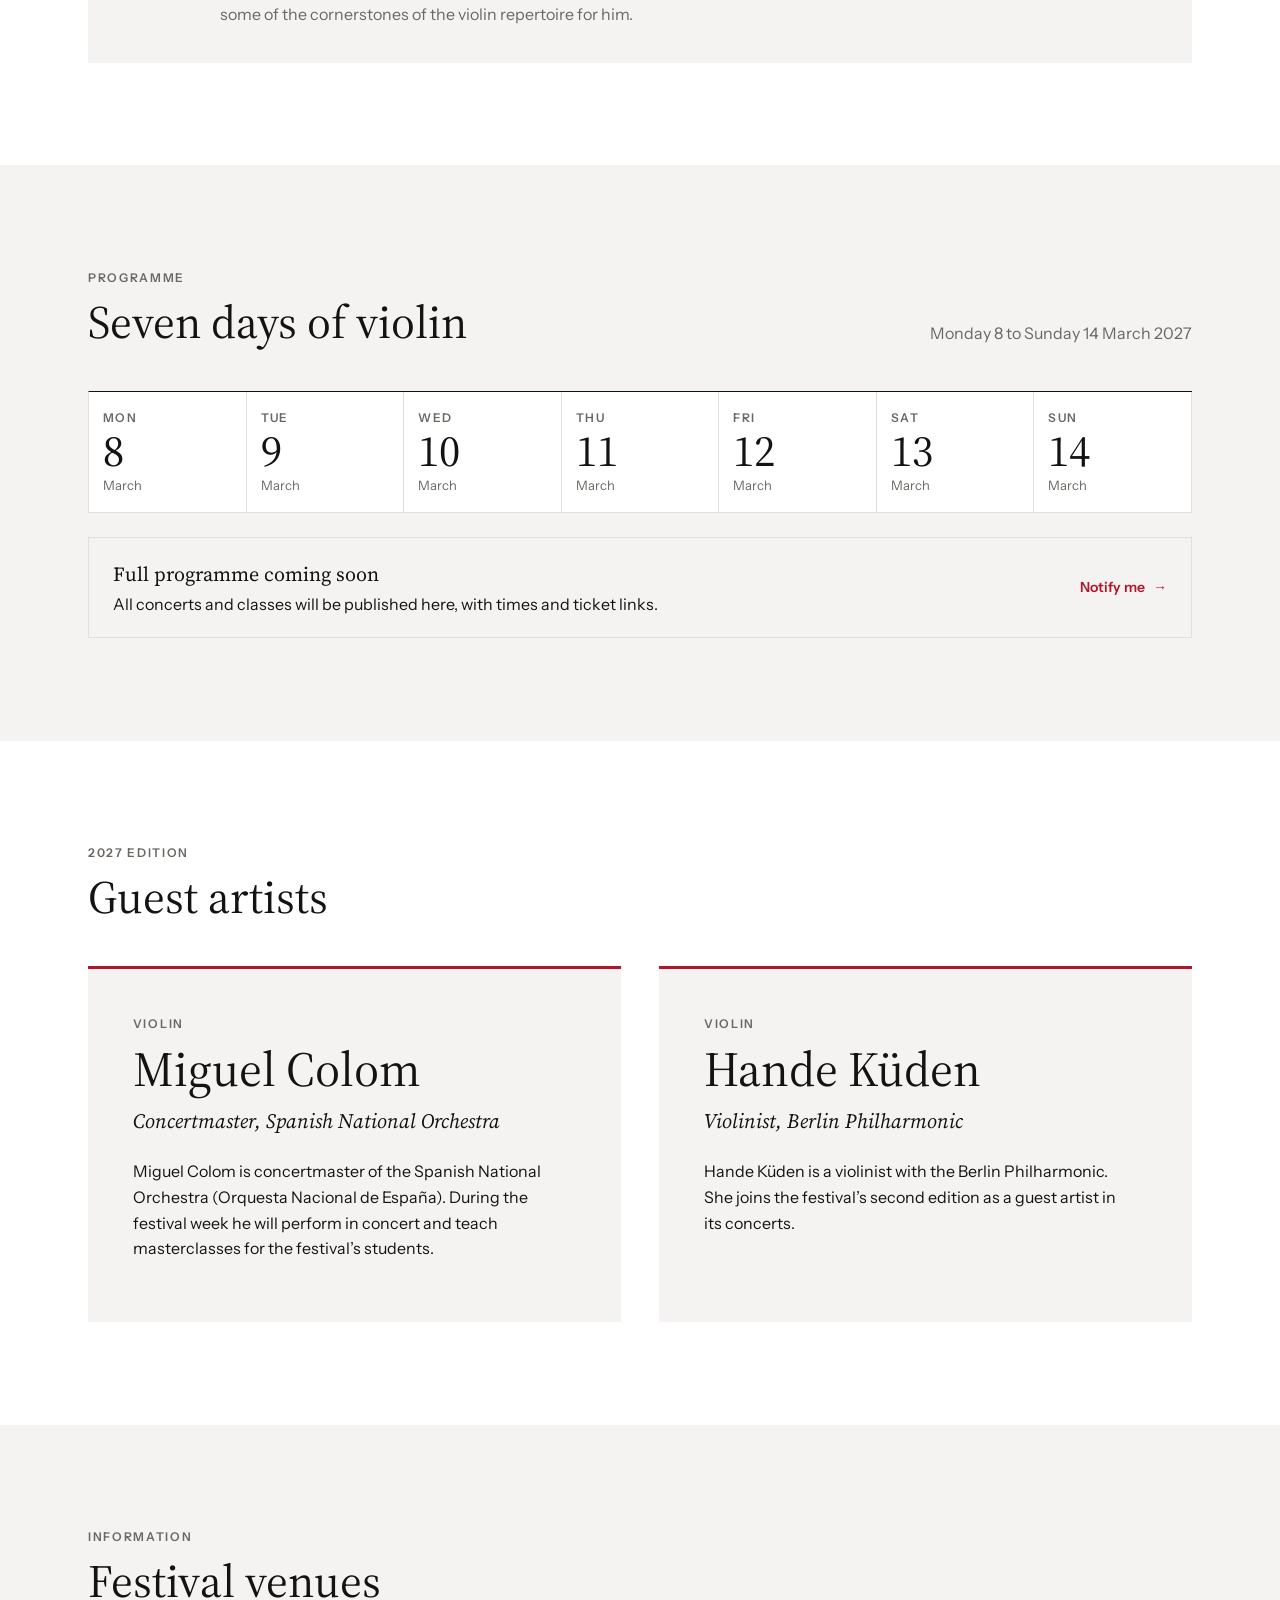
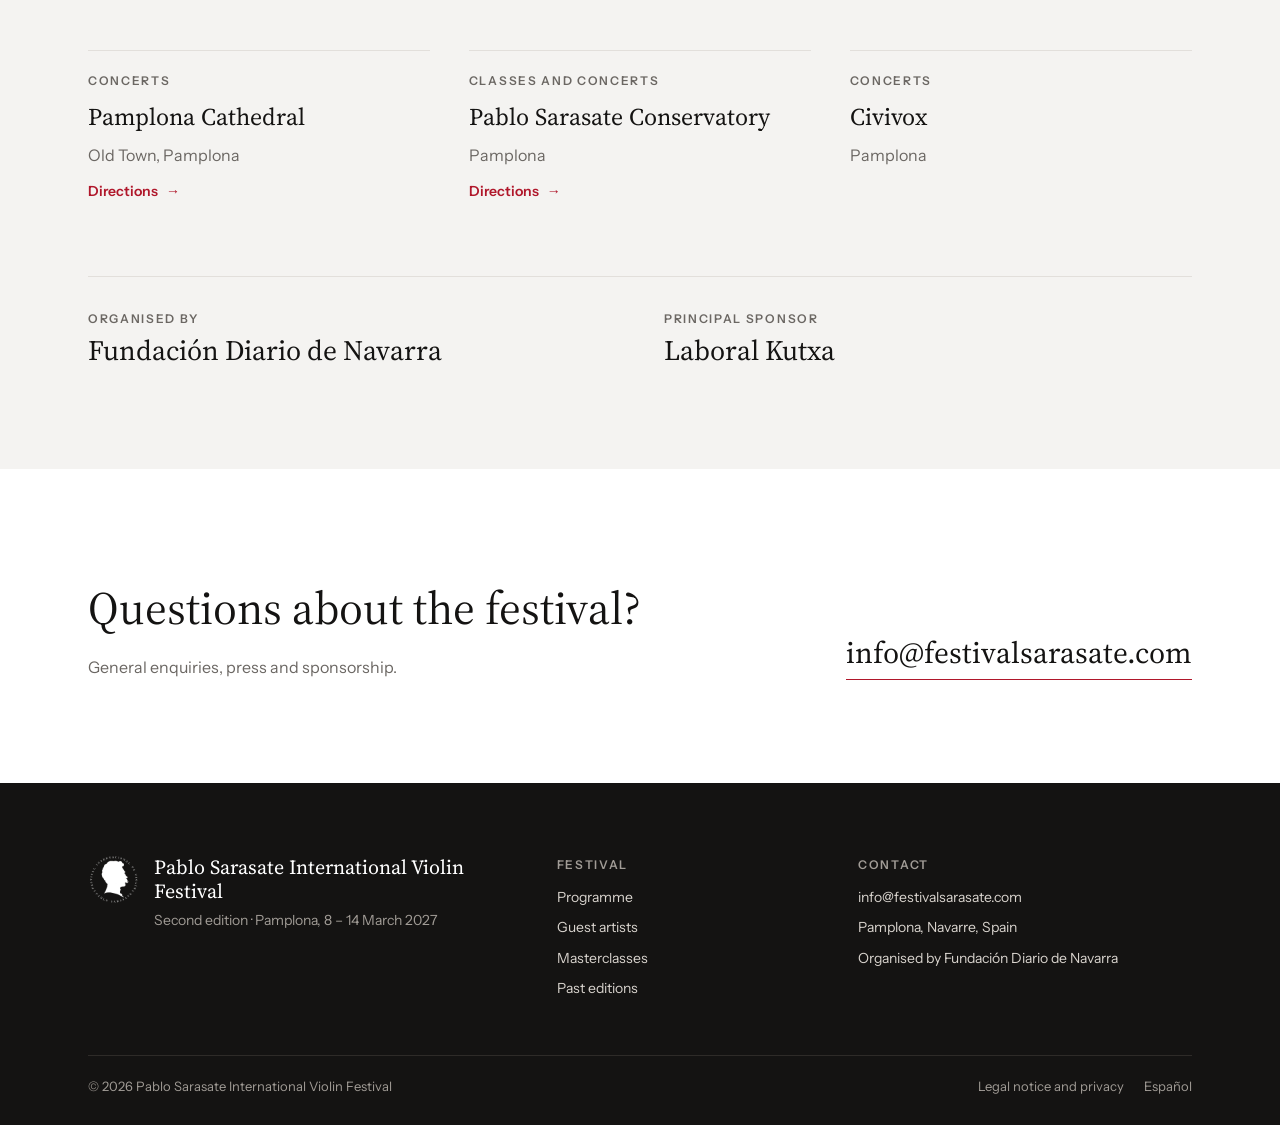
==== commit 328952cc: "Hero (EN): retrato histórico de Sarasate" ====
--- a/en/index.html
+++ b/en/index.html
@@ -92,8 +92,8 @@
 </header>
 
 <main id="main">
-  <div class="hero" id="hero">
-    <img class="photo" id="heroPhoto" alt="Pamplona City Hall" fetchpriority="high">
+  <div class="hero portrait" id="hero">
+    <img class="photo" id="heroPhoto" alt="Pablo Sarasate with his violin" fetchpriority="high">
     <img class="fallback-mark" src="../logo.png" alt="">
     <div class="hero-text" id="inicio">
       <div class="wrap">
@@ -106,7 +106,7 @@
         </div>
       </div>
     </div>
-    <span class="credit">Photo: <a href="https://commons.wikimedia.org/wiki/File:Ayuntamiento_de_Pamplona,_Pamplona_(ES)_-_panoramio.jpg" target="_blank" rel="noopener">Michael Newman</a> · <a href="https://creativecommons.org/licenses/by/3.0/" target="_blank" rel="noopener">CC BY 3.0</a></span>
+    <span class="credit">Photo: Pablo Sarasate · <a href="https://commons.wikimedia.org/wiki/File:WP_Pablo_de_Sarasate.jpg" target="_blank" rel="noopener">Public domain</a></span>
   </div>
 
   <a class="promo" href="masterclasses.html">
--- a/style.css
+++ b/style.css
@@ -1,4 +1,16 @@
-/* Layout: KKL-like — white page, slim sticky bar, full-bleed photo hero, then calm single-column sections on a 1200px grid */
+/* ============================================================
+   FESTIVAL PABLO SARASATE · style.css
+   Página blanca, barra fija, portada a sangre y secciones
+   tranquilas sobre una rejilla de 1200 px.
+   ============================================================ */
+
+/* ── Fuentes (alojadas en /fonts, licencia SIL OFL) ── */
+@font-face{font-family:"Source Serif 4";font-style:normal;font-weight:200 900;font-display:swap;src:url(fonts/source-serif-4-latin-opsz-normal.woff2) format("woff2")}
+@font-face{font-family:"Source Serif 4";font-style:italic;font-weight:200 900;font-display:swap;src:url(fonts/source-serif-4-latin-opsz-italic.woff2) format("woff2")}
+@font-face{font-family:"Instrument Sans";font-style:normal;font-weight:400;font-display:swap;src:url(fonts/instrument-sans-latin-400-normal.woff2) format("woff2")}
+@font-face{font-family:"Instrument Sans";font-style:normal;font-weight:500;font-display:swap;src:url(fonts/instrument-sans-latin-500-normal.woff2) format("woff2")}
+@font-face{font-family:"Instrument Sans";font-style:normal;font-weight:600;font-display:swap;src:url(fonts/instrument-sans-latin-600-normal.woff2) format("woff2")}
+
 :root{
   --bg:#ffffff;
   --bg-alt:#f4f3f1;
@@ -13,6 +25,7 @@
   --font-body:"Instrument Sans", "Helvetica Neue", Arial, sans-serif;
   --wrap:1200px;
   --gutter:clamp(16px,4vw,48px);
+  --nav-h:76px;
 }
 @media (prefers-color-scheme:dark){:root:not([data-theme="light"]){
   --bg:#121110;--bg-alt:#1b1a18;--ink:#f1eeea;--muted:#a19c96;--line:#2e2b28;
@@ -22,145 +35,122 @@
   --accent:#e0485a;--accent-ink:#ffffff;--hero-fallback:#0b0a0a;--emblem-filter:invert(1);color-scheme:dark}
 
 *,*::before,*::after{box-sizing:border-box}
-html{scroll-behavior:smooth}
-body{margin:0;background:var(--bg);color:var(--ink);font-family:var(--font-body);font-size:16px;line-height:1.55;-webkit-font-smoothing:antialiased}
+[hidden]{display:none!important}
+html{scroll-behavior:smooth;scroll-padding-top:calc(var(--nav-h) + 16px)}
+body{margin:0;background:var(--bg);color:var(--ink);font-family:var(--font-body);font-size:16px;line-height:1.6;-webkit-font-smoothing:antialiased;text-rendering:optimizeLegibility}
 a{color:inherit}
 img{max-width:100%;display:block}
 .wrap{max-width:var(--wrap);margin:0 auto;padding-inline:var(--gutter)}
 h1,h2,h3{font-family:var(--font-display);font-weight:400;text-wrap:balance;margin:0}
+p{text-wrap:pretty}
 .label{font-size:12px;letter-spacing:.14em;text-transform:uppercase;font-weight:600;color:var(--muted)}
 :focus-visible{outline:2px solid var(--accent);outline-offset:3px}
-
-
-/* ── Nav ── */
-.nav{position:sticky;top:env(safe-area-inset-top,0px);z-index:50;background:var(--bg);border-bottom:1px solid var(--line)}
-.nav .wrap{display:flex;align-items:center;justify-content:space-between;gap:24px;height:72px}
+.skip{position:absolute;left:-9999px;top:8px;z-index:100;background:var(--ink);color:var(--bg);padding:10px 16px}
+.skip:focus{left:8px}
+.lead{font-size:clamp(17px,1.5vw,19px);line-height:1.6}
+.muted{color:var(--muted)}
+
+/* ── Botones ── */
+.btn{display:inline-flex;align-items:center;justify-content:center;gap:8px;background:var(--accent);color:var(--accent-ink);text-decoration:none;font-weight:600;font-size:14px;line-height:1.2;padding:12px 22px;border:1px solid var(--accent);cursor:pointer;font-family:var(--font-body);transition:background .2s,color .2s,border-color .2s}
+.btn:hover{background:var(--ink);border-color:var(--ink);color:var(--bg)}
+.btn.ghost{background:transparent;color:inherit;border-color:currentColor}
+.btn.ghost:hover{background:var(--ink);color:var(--bg);border-color:var(--ink)}
+.btn-lg{font-size:16px;padding:16px 24px;text-align:center}
+.btn.is-off{background:var(--line);border-color:var(--line);color:var(--muted);cursor:default}
+.link{color:var(--accent);font-weight:600;font-size:14px;text-decoration:none;display:inline-flex;gap:8px;align-items:center}
+.link:hover{text-decoration:underline;text-underline-offset:4px}
+
+/* ── Barra de navegación ── */
+.nav{position:sticky;top:0;z-index:50;background:color-mix(in srgb,var(--bg) 94%,transparent);backdrop-filter:saturate(1.4) blur(10px);-webkit-backdrop-filter:saturate(1.4) blur(10px);border-bottom:1px solid var(--line);padding-top:env(safe-area-inset-top,0px)}
+.nav .wrap{display:flex;align-items:center;justify-content:space-between;gap:24px;height:var(--nav-h)}
 .brand{display:flex;align-items:center;gap:12px;text-decoration:none;min-width:0}
-.brand img{width:46px;height:auto;filter:var(--emblem-filter)}
-.brand span{font-family:var(--font-display);font-size:15px;line-height:1.15}
-.brand b{display:block;font-weight:600;letter-spacing:.02em}
-.menu{display:flex;align-items:center;gap:28px;list-style:none;margin:0;padding:0;font-size:15px}
+.brand img{width:44px;height:auto;filter:var(--emblem-filter)}
+.brand span{font-family:var(--font-display);font-size:15px;line-height:1.2;color:var(--muted)}
+.brand b{display:block;font-weight:600;font-size:17px;letter-spacing:.01em;color:var(--ink)}
+.menu{display:flex;align-items:center;gap:26px;list-style:none;margin:0;padding:0;font-size:15px}
 .menu > li{position:relative}
-.menu a,.menu button{text-decoration:none;background:none;border:0;font:inherit;color:inherit;cursor:pointer;padding:6px 0}
-.menu a:hover,.menu button:hover{color:var(--accent)}
-.sub{position:absolute;top:calc(100% + 10px);left:-16px;min-width:220px;background:var(--bg);border:1px solid var(--line);list-style:none;margin:0;padding:8px 0;box-shadow:0 12px 32px rgb(0 0 0 / .08)}
-.sub a{display:block;padding:10px 16px}
-.sub .label{padding:6px 16px 4px;display:block;font-size:11px}
-.has-sub button::after{content:"";display:inline-block;width:6px;height:6px;border-right:1.5px solid currentColor;border-bottom:1.5px solid currentColor;transform:rotate(45deg) translateY(-3px);margin-left:8px}
-.btn{display:inline-flex;align-items:center;gap:8px;background:var(--accent);color:var(--accent-ink);text-decoration:none;font-weight:600;font-size:14px;padding:11px 20px;border:0;cursor:pointer;font-family:var(--font-body)}
-.btn:hover{filter:brightness(1.08)}
-.btn.ghost{background:transparent;color:inherit;border:1px solid currentColor}
+.menu a:not(.btn),.menu button{text-decoration:none;background:none;border:0;font:inherit;color:inherit;cursor:pointer;padding:6px 0}
+.menu a:not(.btn):hover,.menu button:hover{color:var(--accent)}
+.menu a:not(.btn)[aria-current="page"],.menu button[aria-current="page"]{color:var(--accent)}
+.menu .btn[aria-current="page"]{background:var(--ink);border-color:var(--ink);color:var(--bg)}
+.menu .lang a{font-size:13px;font-weight:600;letter-spacing:.08em;color:var(--muted)}
+.menu .lang a:hover{color:var(--accent)}
+.menu .btn{padding:10px 18px}
+.sub{position:absolute;top:calc(100% + 12px);left:-16px;min-width:220px;background:var(--bg);border:1px solid var(--line);list-style:none;margin:0;padding:8px 0;box-shadow:0 12px 32px rgb(0 0 0 / .08)}
+.menu .sub a{display:block;padding:10px 16px}
+.sub .label{padding:8px 16px 4px;display:block;font-size:11px}
+.has-sub button::after{content:"";display:inline-block;width:6px;height:6px;border-right:1.5px solid currentColor;border-bottom:1.5px solid currentColor;transform:rotate(45deg) translateY(-3px);margin-left:8px;transition:transform .2s}
+.has-sub button[aria-expanded="true"]::after{transform:rotate(-135deg) translateY(-1px)}
 .burger{display:none;background:none;border:0;padding:8px;cursor:pointer;color:inherit}
-.burger span{display:block;width:22px;height:1.5px;background:currentColor;margin:5px 0}
-
-/* ── Hero ── */
-.hero{position:relative;display:flex;align-items:flex-end;min-height:clamp(500px,80vh,820px);padding-block:clamp(96px,14vh,140px) clamp(40px,7vh,72px);background:var(--hero-fallback);color:#fff;overflow:hidden}
+.burger span{display:block;width:22px;height:1.5px;background:currentColor;margin:5px 0;transition:transform .2s,opacity .2s}
+.burger[aria-expanded="true"] span:nth-child(1){transform:translateY(6.5px) rotate(45deg)}
+.burger[aria-expanded="true"] span:nth-child(2){opacity:0}
+.burger[aria-expanded="true"] span:nth-child(3){transform:translateY(-6.5px) rotate(-45deg)}
+
+/* ── Portada ── */
+.hero{position:relative;display:flex;align-items:flex-end;min-height:clamp(520px,82vh,840px);padding-block:clamp(96px,14vh,140px) clamp(48px,8vh,88px);background:var(--hero-fallback);color:#fff;overflow:hidden}
 .hero img.photo{position:absolute;inset:0;width:100%;height:100%;object-fit:cover;object-position:68% 35%}
 .hero::after{content:"";position:absolute;inset:0;background:
-  linear-gradient(90deg,rgb(10 8 8 / .82) 0%,rgb(10 8 8 / .62) 38%,rgb(10 8 8 / .18) 68%,rgb(10 8 8 / 0) 85%),
-  linear-gradient(to top,rgb(10 8 8 / .55) 0%,rgb(10 8 8 / 0) 45%)}
+  linear-gradient(90deg,rgb(10 8 8 / .84) 0%,rgb(10 8 8 / .64) 38%,rgb(10 8 8 / .2) 68%,rgb(10 8 8 / 0) 85%),
+  linear-gradient(to top,rgb(10 8 8 / .6) 0%,rgb(10 8 8 / 0) 45%)}
 .hero .fallback-mark{display:none;position:absolute;right:-4%;top:50%;transform:translateY(-50%);width:min(52vw,560px);opacity:.09;filter:invert(1)}
 .hero.no-photo .fallback-mark{display:block}
 .hero.no-photo img.photo{display:none}
 .hero-text{position:relative;z-index:2;width:100%;text-shadow:0 1px 18px rgb(0 0 0 / .35)}
 .hero-text .when{font-size:13px;letter-spacing:.16em;text-transform:uppercase;font-weight:600;display:flex;align-items:center;gap:14px}
 .hero-text .when::before{content:"";width:36px;height:2px;background:var(--accent)}
-.hero h1{font-size:clamp(34px,4.4vw,62px);line-height:1.05;margin:18px 0 20px;max-width:none;letter-spacing:-.01em;font-weight:300}
+.hero h1{font-size:clamp(36px,4.6vw,66px);line-height:1.04;margin:20px 0 22px;letter-spacing:-.012em;font-weight:300}
 .hero h1 span{display:block}
 .hero h1 em{display:block;font-style:italic;font-weight:400;font-size:1.18em}
-.hero .guest{font-size:clamp(16px,1.6vw,19px);margin:0 0 28px;opacity:.95}
+.hero .guest{font-size:clamp(16px,1.6vw,19px);margin:0 0 32px;max-width:62ch;opacity:.95}
 .hero .guest strong{font-weight:600}
 .hero-actions{display:flex;flex-wrap:wrap;gap:12px}
+.hero .btn:hover{background:#fff;border-color:#fff;color:#141312}
 .hero .btn.ghost{color:#fff;border-color:rgb(255 255 255 / .8);background:rgb(0 0 0 / .15)}
-.hero .btn.ghost:hover{background:#fff;color:#141312;filter:none}
-@media (max-width:760px){.hero-text .when::before{display:none}.hero::after{background:linear-gradient(to top,rgb(10 8 8 / .85) 0%,rgb(10 8 8 / .55) 55%,rgb(10 8 8 / .3) 100%)}.hero img.photo{object-position:60% 30%}}
 .credit{position:absolute;z-index:2;right:12px;bottom:8px;font-size:11px;color:rgb(255 255 255 / .7)}
+.credit a{text-decoration:none}
+.credit a:hover{text-decoration:underline}
 .hero.no-photo .credit{display:none}
-
-/* ── Sections ── */
-section{padding-block:clamp(56px,8vw,104px)}
+@media (max-width:760px){
+  .hero-text .when::before{display:none}
+  .hero::after{background:linear-gradient(to top,rgb(10 8 8 / .88) 0%,rgb(10 8 8 / .58) 55%,rgb(10 8 8 / .32) 100%)}
+  .hero img.photo{object-position:60% 30%}
+  .hero-actions .btn{flex:1 1 auto}
+}
+
+/* ── Banda de inscripción ── */
+.promo{display:block;background:var(--accent);color:var(--accent-ink);text-decoration:none}
+.promo-in{display:flex;align-items:center;justify-content:space-between;gap:16px 32px;flex-wrap:wrap;padding-block:22px}
+.promo-text{display:flex;flex-direction:column;gap:4px;min-width:0}
+.promo .label{color:inherit;opacity:.85}
+.promo strong{font-family:var(--font-display);font-weight:400;font-size:clamp(21px,2.3vw,28px);line-height:1.2}
+.promo-btn{display:inline-flex;gap:8px;align-items:center;justify-content:center;background:var(--accent-ink);color:#b0172b;font-weight:600;font-size:14px;padding:12px 20px;white-space:nowrap;transition:background .2s,color .2s}
+.promo:hover .promo-btn,.promo:focus-visible .promo-btn{background:#141312;color:#fff}
+.promo:focus-visible{outline-offset:-4px;outline-color:var(--accent-ink)}
+
+/* ── Secciones ── */
+section{padding-block:clamp(64px,8vw,112px)}
 section.alt{background:var(--bg-alt)}
-.sec-head{display:flex;justify-content:space-between;align-items:end;gap:24px;flex-wrap:wrap;margin-bottom:36px}
-.sec-head h2{font-size:clamp(30px,3.6vw,46px);line-height:1.08;margin-top:8px}
-
-/* ── Programa: tarjetas de días (index) ── */
-.events{list-style:none;margin:0;padding:0;border-top:1px solid var(--line)}
-.ev{display:grid;grid-template-columns:96px 1fr auto;gap:24px;align-items:center;padding:22px 0;border-bottom:1px solid var(--line)}
-.ev .d{font-variant-numeric:tabular-nums}
-.ev .d b{font-family:var(--font-display);font-weight:400;font-size:30px;line-height:1;display:block}
-.ev .d span{font-size:13px;color:var(--muted)}
-.ev .info{min-width:0}
-.ev .tipo{font-size:11px;letter-spacing:.14em;text-transform:uppercase;font-weight:600;color:var(--accent)}
-.ev h4{font-family:var(--font-display);font-weight:400;font-size:22px;margin:4px 0 4px;line-height:1.2}
-.ev p{margin:0;color:var(--muted);font-size:14.5px}
-.ev .buy{text-align:right;display:flex;flex-direction:column;align-items:flex-end;gap:8px;font-size:14px}
-.ev .buy .price{color:var(--muted)}
-.empty{padding:32px 0;color:var(--muted)}
-
-/* ── Guest artist ── */
-.guest-grid{display:grid;grid-template-columns:5fr 7fr;gap:clamp(32px,5vw,72px);align-items:center}
-.portrait{aspect-ratio:4/5;max-width:100%;background:var(--bg-alt);display:flex;align-items:flex-end;padding:24px;position:relative;overflow:hidden}
-section.alt .portrait{background:var(--bg)}
-.portrait .initials{position:absolute;inset:0;display:grid;place-items:center;font-family:var(--font-display);font-size:clamp(90px,14vw,180px);color:var(--line);font-style:italic}
-.portrait .cap{position:relative;font-size:12px;color:var(--muted)}
-.guest-grid h2{font-size:clamp(40px,5vw,68px);line-height:1;margin:10px 0 18px}
-.guest-grid p{max-width:58ch;margin:0 0 16px}
-.guest-grid + .guest-grid{margin-top:clamp(56px,8vw,112px)}
-.role{display:flex;gap:10px;flex-wrap:wrap;margin-bottom:22px}
-.chip{font-size:12px;letter-spacing:.1em;text-transform:uppercase;font-weight:600;border:1px solid var(--line);padding:6px 10px}
-
-/* ── Past editions ── */
-.past{display:grid;grid-template-columns:repeat(2,minmax(0,1fr));gap:clamp(20px,3vw,40px)}
-.past article{border-top:1px solid var(--ink);padding-top:20px;scroll-margin-top:96px}
-.past h3{font-size:clamp(28px,3vw,38px);margin:8px 0 10px}
-.past p{margin:0;color:var(--muted);max-width:52ch}
-
-/* ── Info ── */
-.info-grid{display:grid;grid-template-columns:repeat(3,minmax(0,1fr));gap:clamp(20px,3vw,40px)}
-.info-grid h3{font-size:24px;margin:8px 0 8px}
-.info-grid p{margin:0;color:var(--muted)}
-.partners{display:flex;flex-wrap:wrap;gap:12px 48px;margin-top:56px;padding-top:28px;border-top:1px solid var(--line)}
-.partners div{display:flex;flex-direction:column;gap:4px}
-.partners .n{font-family:var(--font-display);font-size:20px}
-
-/* ── Contact / footer ── */
-.contact{display:flex;justify-content:space-between;align-items:end;gap:32px;flex-wrap:wrap}
-.contact h2{font-size:clamp(30px,3.6vw,46px)}
-.mail{font-family:var(--font-display);font-size:clamp(22px,2.4vw,30px);color:inherit;text-decoration:none;user-select:all}
-.mail:hover{text-decoration:underline}
-footer{border-top:1px solid var(--line);padding-block:28px;font-size:13px;color:var(--muted)}
-footer .wrap{display:flex;justify-content:space-between;gap:16px;flex-wrap:wrap;align-items:center}
-footer .brand img{width:34px}
-
-/* ── Responsive ── */
-@media (max-width:980px){
-  .menu{display:none;position:absolute;top:72px;left:0;right:0;flex-direction:column;align-items:stretch;gap:0;background:var(--bg);border-bottom:1px solid var(--line);padding:8px var(--gutter) 20px}
-  .menu.open{display:flex}
-  .menu > li{border-bottom:1px solid var(--line)}
-  .menu > li:last-child{border:0;padding-top:16px}
-  .menu a,.menu button{display:block;padding:14px 0;width:100%;text-align:left}
-  .sub{position:static;box-shadow:none;border:0;padding:0 0 8px 12px;min-width:0}
-  .burger{display:block}
-  .guest-grid{grid-template-columns:1fr}
-  .portrait{aspect-ratio:16/10}
-  .info-grid{grid-template-columns:1fr}
-}
-@media (max-width:760px){
-  .ev{grid-template-columns:64px 1fr;gap:16px}
-  .ev .buy{grid-column:2;align-items:flex-start;text-align:left;flex-direction:row;align-items:center;gap:14px}
-  .past{grid-template-columns:1fr}
-  .brand span{font-size:13px}
-}
-@media (prefers-reduced-motion:reduce){html{scroll-behavior:auto}}
-
-/* ── Subpage header ── */
-.page-head{border-bottom:1px solid var(--line);padding-block:clamp(48px,7vw,96px) clamp(32px,4vw,56px)}
-.page-head h1{font-size:clamp(38px,5vw,64px);line-height:1.04;margin:10px 0 14px}
-.page-head p{margin:0;color:var(--muted);max-width:60ch}
-.back{display:inline-block;margin-top:40px;font-size:14px;color:var(--accent);text-underline-offset:3px}
-.menu a[aria-current="page"],.menu button[aria-current="page"]{color:var(--accent)}
-
-.sec-sub{margin:0;color:var(--muted);max-width:40ch}
+.sec-head{display:flex;justify-content:space-between;align-items:end;gap:16px 24px;flex-wrap:wrap;margin-bottom:clamp(28px,4vw,44px)}
+.sec-head h2{font-size:clamp(30px,3.6vw,46px);line-height:1.08}
+.sec-head .label + h2{margin-top:10px}
+.sec-sub{margin:0;color:var(--muted);max-width:44ch}
+
+/* ── El festival ── */
+.about{display:grid;grid-template-columns:5fr 7fr;gap:clamp(32px,6vw,96px);align-items:start}
+.about h2{font-size:clamp(32px,3.8vw,50px);line-height:1.08;margin-top:10px}
+.about .text p{margin:0 0 18px;max-width:62ch}
+.about .text p:first-child{font-family:var(--font-display);font-size:clamp(20px,1.9vw,24px);line-height:1.45}
+.facts{display:grid;grid-template-columns:repeat(3,minmax(0,1fr));margin:clamp(40px,5vw,64px) 0 0;border-top:1px solid var(--ink)}
+.facts div{padding:18px 18px 0 0}
+.facts dt{font-family:var(--font-display);font-size:clamp(36px,4vw,54px);line-height:1;font-variant-numeric:lining-nums}
+.facts dd{margin:8px 0 0;color:var(--muted);font-size:14px}
+.sarasate{margin-top:clamp(40px,5vw,64px);padding:clamp(24px,3vw,36px);background:var(--bg-alt);display:grid;grid-template-columns:auto 1fr;gap:24px;align-items:start}
+.sarasate img{width:72px;filter:var(--emblem-filter)}
+.sarasate h3{font-size:22px;margin:6px 0 8px}
+.sarasate p{margin:0;color:var(--muted);max-width:70ch}
+
+/* ── Programa: tarjetas de días ── */
 .days{list-style:none;margin:0;padding:0;display:grid;grid-template-columns:repeat(7,minmax(0,1fr));border-top:1px solid var(--ink);border-left:1px solid var(--line)}
 .days > li{display:flex;min-width:0}
 .daycard{flex:1;display:flex;flex-direction:column;gap:14px;min-height:230px;padding:16px 14px 14px;border-right:1px solid var(--line);border-bottom:1px solid var(--line);text-decoration:none;color:inherit;background:var(--bg);transition:background .2s,color .2s}
@@ -173,18 +163,92 @@
 .dc-body ul{list-style:none;margin:0;padding:0;display:flex;flex-direction:column;gap:7px;font-size:13px;line-height:1.3}
 .dc-body li{overflow-wrap:anywhere}
 .dc-body time{display:block;color:var(--muted);font-variant-numeric:tabular-nums;font-size:12px}
-.dc-body .more{color:var(--muted)}
-.dc-body .none{margin:0;font-size:13px;color:var(--muted)}
+.dc-body .more,.dc-body .none{color:var(--muted)}
+.dc-body .none{margin:0;font-size:13px}
 .dc-go{font-size:13px;font-weight:600;color:var(--accent)}
-.daycard:hover,.daycard:focus-visible{background:var(--ink);color:var(--bg)}
-.daycard:hover .dow,.daycard:hover .mon,.daycard:hover time,.daycard:hover .none,.daycard:hover .more,
-.daycard:focus-visible .dow,.daycard:focus-visible .mon,.daycard:focus-visible time{color:inherit;opacity:.7}
-.daycard:hover .count,.daycard:hover .dc-go,.daycard:focus-visible .dc-go{color:inherit}
+a.daycard:hover,a.daycard:focus-visible{background:var(--ink);color:var(--bg)}
+a.daycard:hover :is(.dow,.mon,time,.none,.more),a.daycard:focus-visible :is(.dow,.mon,time,.none,.more){color:inherit;opacity:.7}
+a.daycard:hover :is(.count,.dc-go),a.daycard:focus-visible :is(.count,.dc-go){color:inherit}
 .daycard:focus-visible{outline-offset:-2px}
 .daycard.is-empty .num{color:var(--muted)}
-
-/* ── Página del día (dia.html) ── */
-.day-head .back{margin:0 0 28px}
+/* Programa aún no publicado: tira compacta de fechas */
+.days.is-pending .daycard{min-height:0;padding:16px 14px}
+.days.is-pending .dc-body,.days.is-pending .dc-go{display:none}
+.pending-note{display:flex;gap:16px 32px;align-items:center;justify-content:space-between;flex-wrap:wrap;margin-top:24px;padding:20px 24px;border:1px solid var(--line)}
+.pending-note p{margin:0;max-width:70ch}
+.pending-note strong{font-family:var(--font-display);font-weight:400;font-size:20px;display:block;margin-bottom:2px}
+.demo-note{font-size:13px;color:var(--muted);border:1px dashed var(--line);padding:10px 14px;margin:0 0 24px}
+
+/* ── Lista de eventos (página del día) ── */
+.events{list-style:none;margin:0;padding:0;border-top:1px solid var(--line)}
+.ev{display:grid;grid-template-columns:96px 1fr auto;gap:24px;align-items:start;padding:28px 0;border-bottom:1px solid var(--line)}
+.ev .d b{font-family:var(--font-display);font-weight:400;font-size:34px;line-height:1;display:block;font-variant-numeric:tabular-nums}
+.ev .info{min-width:0}
+.ev .tipo{font-size:11px;letter-spacing:.14em;text-transform:uppercase;font-weight:600;color:var(--accent)}
+.ev h2{font-size:clamp(24px,2.6vw,32px);line-height:1.15;margin:6px 0 8px}
+.ev p{margin:0;color:var(--muted);font-size:15px}
+.ev .who{color:var(--ink);font-size:16px}
+.ev .where{margin-top:2px}
+.ev .desc{margin-top:12px;color:var(--ink);max-width:62ch}
+.ev .buy{text-align:right;display:flex;flex-direction:column;align-items:flex-end;gap:8px;font-size:14px}
+.ev .buy .price{color:var(--muted)}
+.empty{padding:32px 0;color:var(--muted)}
+.empty a{color:var(--accent)}
+
+/* ── Artistas invitados ── */
+.artists{display:grid;grid-template-columns:repeat(2,minmax(0,1fr));gap:clamp(20px,3vw,40px)}
+.artist{background:var(--bg-alt);padding:clamp(28px,3.5vw,48px);display:flex;flex-direction:column;border-top:3px solid var(--accent)}
+.artist .instr{font-size:12px;letter-spacing:.14em;text-transform:uppercase;font-weight:600;color:var(--muted)}
+.artist h3{font-size:clamp(34px,3.8vw,52px);line-height:1.02;margin:12px 0 10px}
+.artist .role{font-family:var(--font-display);font-style:italic;font-size:clamp(18px,1.6vw,21px);margin:0 0 22px;color:var(--ink)}
+.artist p{margin:0 0 16px;max-width:56ch}
+.artist .link{margin-top:auto;padding-top:12px}
+
+/* ── Ediciones anteriores ── */
+.edition{display:grid;grid-template-columns:4fr 8fr;gap:clamp(24px,5vw,72px);padding-top:28px;border-top:1px solid var(--ink)}
+.edition h2{font-size:clamp(30px,3.4vw,44px);line-height:1.05;margin-top:8px}
+.past{display:grid;grid-template-columns:repeat(2,minmax(0,1fr));gap:clamp(20px,3vw,40px)}
+.past article{background:var(--bg-alt);padding:clamp(24px,3vw,36px);scroll-margin-top:calc(var(--nav-h) + 24px)}
+.past h3{font-size:clamp(28px,3vw,38px);margin:8px 0 8px;line-height:1.05}
+.past .role{font-family:var(--font-display);font-style:italic;font-size:18px;margin:0}
+
+/* ── Información ── */
+.info-grid{display:grid;grid-template-columns:repeat(3,minmax(0,1fr));gap:clamp(20px,3vw,40px)}
+.info-grid > div{border-top:1px solid var(--line);padding-top:20px}
+.info-grid h3{font-size:24px;margin:8px 0 6px}
+.info-grid p{margin:0 0 10px;color:var(--muted)}
+.partners{display:grid;grid-template-columns:repeat(auto-fit,minmax(220px,1fr));gap:24px 48px;margin-top:clamp(48px,6vw,72px);padding:32px 0 0;border-top:1px solid var(--line)}
+.partners div{display:flex;flex-direction:column;gap:6px}
+.partners .n{font-family:var(--font-display);font-size:clamp(22px,2.2vw,28px);line-height:1.15}
+
+/* ── Contacto ── */
+.contact{display:flex;justify-content:space-between;align-items:end;gap:24px 32px;flex-wrap:wrap}
+.contact h2{font-size:clamp(30px,3.6vw,46px)}
+.contact p{margin:10px 0 0;color:var(--muted)}
+.mail{font-family:var(--font-display);font-size:clamp(22px,2.4vw,30px);color:inherit;text-decoration:none;border-bottom:1px solid var(--accent);padding-bottom:2px}
+.mail:hover{color:var(--accent)}
+
+/* ── Pie ── */
+footer{background:#141312;color:#d9d4ce;padding-block:clamp(48px,6vw,72px) 28px;font-size:14px}
+footer a{text-decoration:none}
+footer a:hover{color:#fff;text-decoration:underline;text-underline-offset:3px}
+.foot-grid{display:grid;grid-template-columns:5fr 3fr 4fr;gap:32px clamp(24px,4vw,64px)}
+.foot-brand{display:flex;gap:14px;align-items:flex-start}
+.foot-brand img{width:52px;filter:invert(1)}
+.foot-brand b{display:block;font-family:var(--font-display);font-weight:400;font-size:20px;color:#fff;line-height:1.2;margin-bottom:6px}
+.foot-brand p{margin:0;color:#a19c96;max-width:36ch}
+footer .label{color:#a19c96;margin-bottom:12px;display:block}
+footer ul{list-style:none;margin:0;padding:0;display:flex;flex-direction:column;gap:8px}
+.foot-bottom{display:flex;justify-content:space-between;gap:12px 24px;flex-wrap:wrap;margin-top:clamp(40px,5vw,56px);padding-top:20px;border-top:1px solid #2e2b28;color:#a19c96;font-size:13px}
+.foot-bottom nav{display:flex;gap:20px;flex-wrap:wrap}
+
+/* ── Cabecera de subpáginas ── */
+.page-head{border-bottom:1px solid var(--line);padding-block:clamp(40px,6vw,88px) clamp(32px,4vw,56px)}
+.page-head h1{font-size:clamp(38px,5vw,64px);line-height:1.04;margin:12px 0 16px}
+.page-head p{margin:0;color:var(--muted);max-width:62ch}
+.back{display:inline-block;margin-bottom:28px;font-size:14px;color:var(--accent);text-underline-offset:3px}
+
+/* ── Página del día ── */
 .daystrip{display:grid;grid-template-columns:repeat(7,minmax(0,1fr));gap:6px;margin-top:32px;max-width:640px}
 .daystrip a{display:flex;flex-direction:column;align-items:center;gap:2px;padding:10px 4px;border:1px solid var(--line);text-decoration:none;color:inherit}
 .daystrip a span{font-size:11px;letter-spacing:.08em;text-transform:uppercase;color:var(--muted);font-weight:600}
@@ -194,60 +258,104 @@
 .daystrip a[aria-current="page"]{background:var(--ink);color:var(--bg);border-color:var(--ink)}
 .daystrip a[aria-current="page"] span,.daystrip a[aria-current="page"] b{color:inherit}
 .day-events{padding-top:clamp(32px,4vw,56px)}
-.day-list .ev{align-items:start;padding:28px 0}
-.day-list .d b{font-size:34px}
-.day-list h2{font-size:clamp(24px,2.6vw,32px);line-height:1.15;margin:6px 0 8px}
-.day-list .who{color:var(--ink);font-size:16px}
-.day-list .where{margin-top:2px}
-.day-list .desc{margin-top:12px;color:var(--ink);max-width:62ch}
-.empty a{color:var(--accent)}
 .daynav{display:flex;justify-content:space-between;gap:16px;flex-wrap:wrap;margin-top:40px;font-size:15px}
 .daynav a{color:var(--accent);text-underline-offset:3px}
 
-@media (max-width:980px){
-  .days{grid-template-columns:1fr}
-  .daycard{flex-direction:row;align-items:center;min-height:0;gap:18px;padding:16px 4px 16px 14px}
-  .dc-date{flex-direction:row;align-items:baseline;gap:8px;min-width:118px}
-  .dc-date .num{font-size:32px}
-  .dc-go{font-size:0}
-  .dc-go span{font-size:20px}
-}
-@media (max-width:760px){
-  .dc-date{flex-direction:column;align-items:flex-start;min-width:56px;gap:0}
-  .dc-body ul li:nth-child(n+3),.dc-body .more{display:none}
-  .day-list .ev{grid-template-columns:64px 1fr}
-  .day-list .d b{font-size:26px}
-}
-.notice{font-size:13px;color:var(--muted);border:1px dashed var(--line);padding:10px 14px;margin:0 0 24px}
-
-/* ── Banda de inscripción (index) ── */
-.promo{display:block;background:var(--accent);color:var(--accent-ink);text-decoration:none}
-.promo-in{display:flex;align-items:center;justify-content:space-between;gap:20px 32px;flex-wrap:wrap;padding-block:22px}
-.promo-text{display:flex;flex-direction:column;gap:4px;min-width:0}
-.promo .label{color:inherit;opacity:.85}
-.promo strong{font-family:var(--font-display);font-weight:400;font-size:clamp(21px,2.3vw,28px);line-height:1.2}
-.promo-btn{display:inline-flex;gap:8px;align-items:center;background:var(--accent-ink);color:var(--accent);font-weight:600;font-size:14px;padding:12px 20px;white-space:nowrap}
-.promo:hover .promo-btn,.promo:focus-visible .promo-btn{background:var(--ink);color:var(--bg)}
-.promo:focus-visible{outline-offset:-4px;outline-color:var(--accent-ink)}
-
-/* ── Inscripción (inscripcion.html) ── */
-.reg{padding-block:clamp(24px,3vw,40px) clamp(40px,5vw,64px)}
-.reg .back{display:inline-block;margin:0 0 16px}
-.reg h1{font-size:clamp(32px,3.8vw,48px);line-height:1.05;margin:8px 0 clamp(20px,2.5vw,32px)}
+/* ── Masterclasses ── */
+/* Cabecera de masterclasses: texto a la izquierda, inscripción a la derecha (en móvil, justo debajo del texto) */
+.head-grid{display:grid;grid-template-columns:minmax(0,1fr) minmax(0,380px);grid-template-areas:"intro signup" "facts signup";column-gap:clamp(32px,5vw,72px);align-items:start}
+.head-intro{grid-area:intro}
+.head-grid .keyfacts{grid-area:facts}
+.head-grid .signup{grid-area:signup;position:static}
+@media (max-width:980px){.head-grid{grid-template-columns:minmax(0,1fr);grid-template-areas:"intro" "signup" "facts"}.head-grid .signup{margin-top:28px}}
+.keyfacts{display:grid;grid-template-columns:repeat(3,minmax(0,1fr));gap:0;margin-top:clamp(28px,3vw,40px);border-top:1px solid var(--ink);max-width:900px}
+.keyfacts div{padding:16px 20px 0 0}
+.keyfacts dt{font-size:12px;letter-spacing:.14em;text-transform:uppercase;font-weight:600;color:var(--muted)}
+.keyfacts dd{margin:6px 0 0;font-family:var(--font-display);font-size:20px;line-height:1.3}
 .reg-grid{display:grid;grid-template-columns:minmax(0,1fr) minmax(0,380px);gap:clamp(32px,5vw,72px);align-items:start}
 .prices{display:grid;grid-template-columns:repeat(2,minmax(0,1fr));gap:clamp(24px,3vw,48px)}
 .pricelist h2{font-size:clamp(22px,2.2vw,28px);padding-bottom:10px;border-bottom:1px solid var(--ink)}
-.pricelist .note{margin:12px 0 0;font-size:13.5px;color:var(--accent);font-weight:500}
-.pricelist .inc{display:block;margin-top:4px;font-size:13.5px;line-height:1.4;color:var(--muted)}
+.pricelist .note{margin:12px 0 0;font-size:13.5px;color:var(--muted)}
+.pricelist .inc{display:block;margin-top:4px;font-size:13.5px;line-height:1.4;color:var(--muted);font-weight:400}
 .pricelist dl{margin:0}
-.pricelist dl > div{display:flex;justify-content:space-between;align-items:flex-start;gap:16px;padding:14px 0;border-bottom:1px solid var(--line)}
+.pricelist dl > div{display:flex;justify-content:space-between;align-items:flex-start;gap:16px;padding:16px 0;border-bottom:1px solid var(--line)}
 .pricelist dt{font-size:16px;font-weight:500;min-width:0}
 .pricelist dd{margin:0;font-family:var(--font-display);font-size:26px;font-variant-numeric:tabular-nums;white-space:nowrap}
 .pricelist dd small{font-family:var(--font-body);font-size:13px;color:var(--muted)}
-.signup{background:var(--bg-alt);padding:28px;display:flex;flex-direction:column;gap:14px;position:sticky;top:calc(env(safe-area-inset-top,0px) + 96px)}
+.pricelist dd.tba{font-family:var(--font-body);font-size:13px;font-weight:600;letter-spacing:.06em;text-transform:uppercase;color:var(--muted);padding-top:4px}
+.steps{list-style:none;margin:clamp(40px,5vw,64px) 0 0;padding:0;display:grid;grid-template-columns:repeat(3,minmax(0,1fr));gap:clamp(20px,3vw,40px);counter-reset:step}
+.steps li{counter-increment:step;border-top:1px solid var(--line);padding-top:18px}
+.steps li::before{content:counter(step,decimal-leading-zero);font-family:var(--font-display);font-size:32px;line-height:1;color:var(--accent);display:block;margin-bottom:12px}
+.steps h3{font-size:21px;margin-bottom:6px}
+.steps p{margin:0;color:var(--muted);font-size:15px}
+.signup{background:var(--bg-alt);padding:32px;display:flex;flex-direction:column;gap:14px;position:sticky;top:calc(var(--nav-h) + 24px)}
 .signup h2{font-size:clamp(26px,2.6vw,32px)}
 .signup p{margin:0 0 6px;color:var(--muted)}
-.btn-lg{font-size:16px;padding:16px 22px;justify-content:center;text-align:center}
-.btn.is-off{background:var(--line);color:var(--muted);cursor:default;filter:none}
-@media (max-width:980px){.reg-grid{grid-template-columns:1fr}.signup{position:static}}
-@media (max-width:760px){.prices{grid-template-columns:1fr}.promo-btn{width:100%;justify-content:center}}
+.signup .small{font-size:14px;margin:4px 0 0}
+.signup .small a{color:var(--accent)}
+
+/* ── Texto legal ── */
+.prose > *{max-width:72ch}
+.prose h2{font-size:clamp(24px,2.4vw,30px);margin:48px 0 12px}
+.prose h2:first-child{margin-top:0}
+.prose p,.prose li{color:var(--ink)}
+.prose ul{padding-left:20px}
+.prose a{color:var(--accent)}
+.prose dl{display:grid;grid-template-columns:max-content 1fr;gap:8px 24px;margin:0}
+.prose dt{color:var(--muted)}
+.prose dd{margin:0}
+.todo{background:#fff3c4;color:#5a4500;padding:0 4px}
+
+/* ── Responsive ── */
+@media (max-width:1080px){
+  .menu{display:none;position:absolute;top:100%;left:0;right:0;flex-direction:column;align-items:stretch;gap:0;background:var(--bg);border-bottom:1px solid var(--line);padding:8px var(--gutter) 20px;max-height:calc(100vh - var(--nav-h));overflow:auto}
+  .menu.open{display:flex}
+  .menu > li{border-bottom:1px solid var(--line)}
+  .menu > li:last-child{border:0;padding-top:16px}
+  .menu a:not(.btn),.menu button{display:block;padding:14px 0;width:100%;text-align:left}
+  .menu .btn{width:100%}
+  .sub{position:static;box-shadow:none;border:0;padding:0 0 8px 12px;min-width:0;background:transparent}
+  .burger{display:block}
+}
+@media (max-width:980px){
+  .about,.edition{grid-template-columns:1fr}
+  .artists{grid-template-columns:1fr}
+  .info-grid{grid-template-columns:1fr}
+  .foot-grid{grid-template-columns:1fr 1fr}
+  .foot-grid > :first-child{grid-column:1 / -1}
+  .reg-grid{grid-template-columns:1fr}
+  .signup{position:static}
+  .days:not(.is-pending){grid-template-columns:1fr}
+  .days:not(.is-pending) .daycard{flex-direction:row;align-items:center;min-height:0;gap:18px;padding:16px 4px 16px 14px}
+  .days:not(.is-pending) .dc-date{flex-direction:row;align-items:baseline;gap:8px;min-width:118px}
+  .days:not(.is-pending) .dc-date .num{font-size:32px}
+  .days:not(.is-pending) .dc-go{font-size:0}
+  .days:not(.is-pending) .dc-go span{font-size:20px}
+}
+@media (max-width:760px){
+  .brand span{font-size:13px}
+  .brand b{font-size:15px}
+  .facts{grid-template-columns:1fr 1fr 1fr}
+  .facts dd{font-size:13px}
+  .sarasate{grid-template-columns:1fr}
+  .sarasate img{width:56px}
+  .ev{grid-template-columns:64px 1fr;gap:16px}
+  .ev .d b{font-size:26px}
+  .ev .buy{grid-column:2;text-align:left;flex-direction:row;align-items:center;gap:14px}
+  .past{grid-template-columns:1fr}
+  .prices,.steps,.keyfacts{grid-template-columns:1fr}
+  .keyfacts div{padding:14px 0;border-bottom:1px solid var(--line)}
+  .promo-btn{width:100%}
+  .days:not(.is-pending) .dc-date{flex-direction:column;align-items:flex-start;min-width:56px;gap:0}
+  .days:not(.is-pending) .dc-body ul li:nth-child(n+3),.days:not(.is-pending) .dc-body .more{display:none}
+  .days.is-pending .daycard{padding:12px 4px;align-items:center;text-align:center}
+  .days.is-pending .dc-date{align-items:center}
+  .days.is-pending .dc-date .num{font-size:26px}
+  .days.is-pending .dc-date .dow{font-size:10px;letter-spacing:.06em}
+  .days.is-pending .dc-date .mon{display:none}
+  .foot-grid{grid-template-columns:1fr}
+  .prose dl{grid-template-columns:1fr;gap:2px}
+  .prose dd{margin-bottom:10px}
+}
+@media (prefers-reduced-motion:reduce){html{scroll-behavior:auto}*{transition:none!important}}
+@media print{.nav,.promo,.hero-actions,footer{display:none}.hero{min-height:0;color:#000;background:none}.hero::after,.hero img{display:none}}
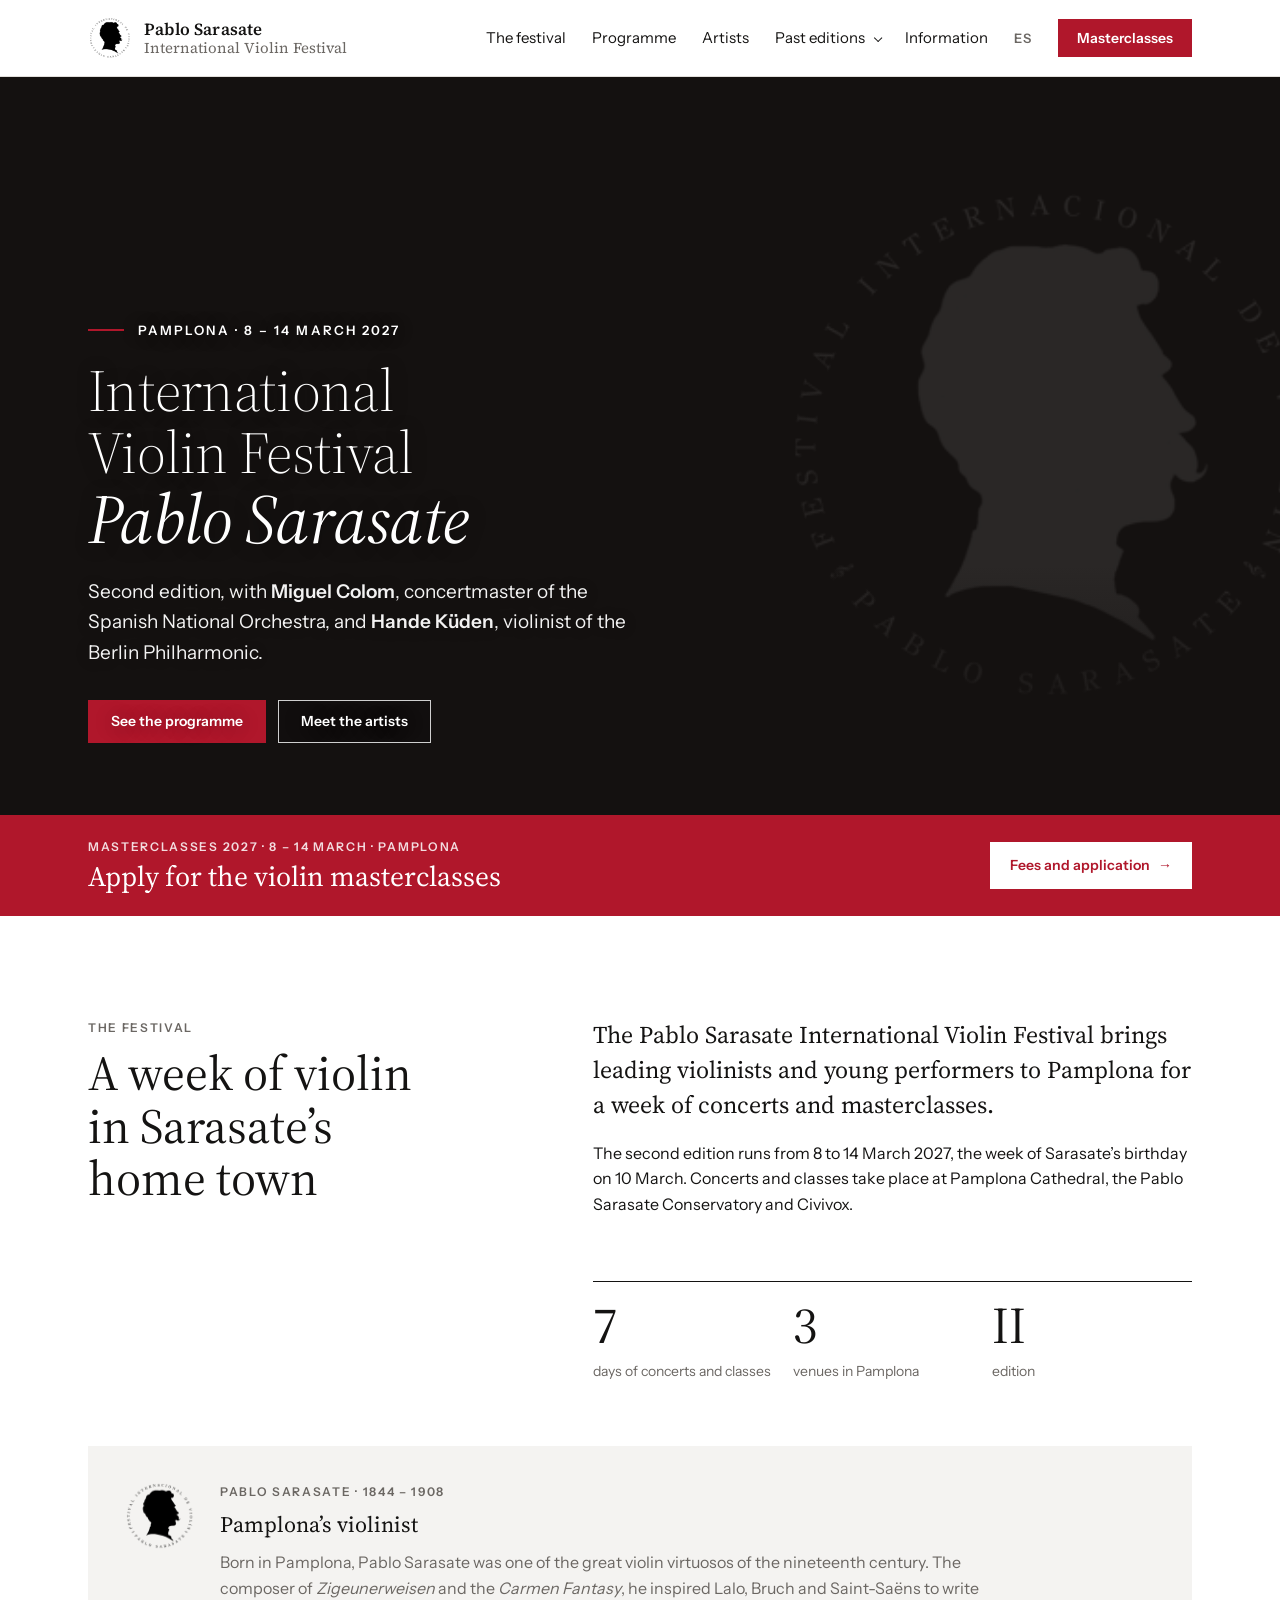
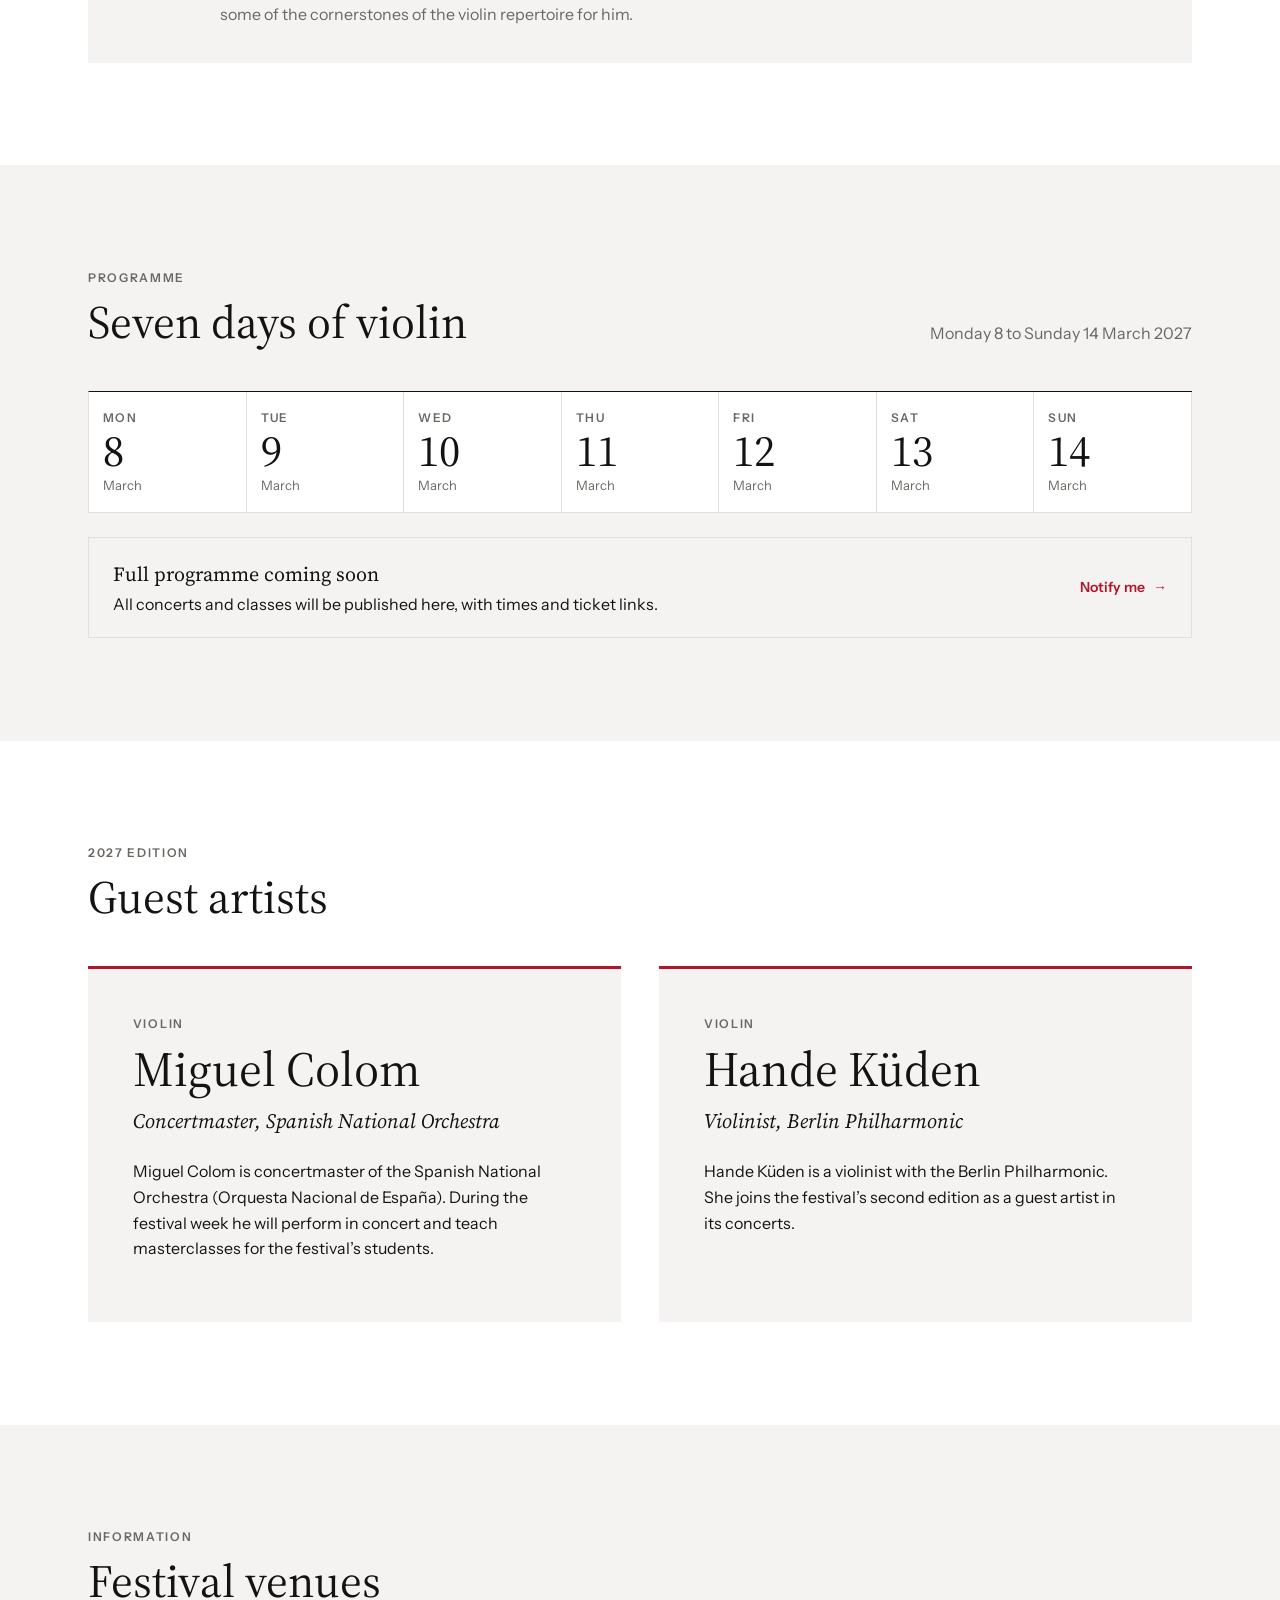
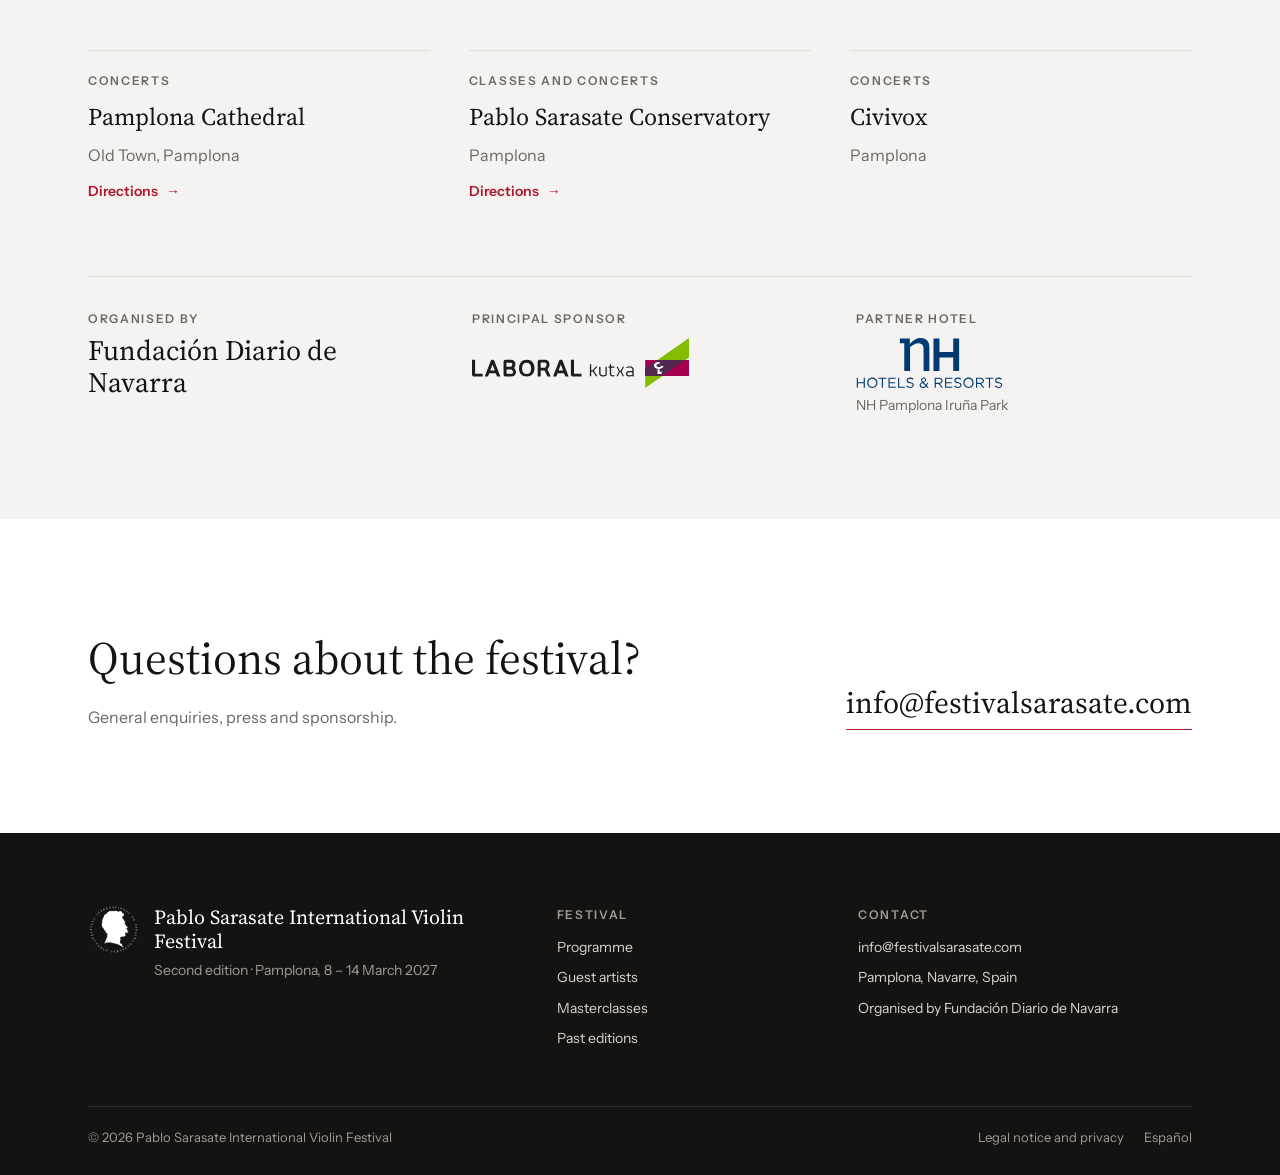
==== commit 6a95045c: "EN: partner logos (Laboral Kutxa, NH Pamplona Iruña Park)" ====
--- a/en/index.html
+++ b/en/index.html
@@ -45,10 +45,16 @@
   "@type": "Organization",
   "name": "Fundación Diario de Navarra"
  },
- "sponsor": {
-  "@type": "Organization",
-  "name": "Laboral Kutxa"
- },
+ "sponsor": [
+  {
+   "@type": "Organization",
+   "name": "Laboral Kutxa"
+  },
+  {
+   "@type": "Organization",
+   "name": "NH Pamplona Iruña Park"
+  }
+ ],
  "performer": [
   {
    "@type": "Person",
@@ -196,7 +202,8 @@
       </div>
       <div class="partners">
         <div><span class="label">Organised by</span><span class="n">Fundación Diario de Navarra</span></div>
-        <div><span class="label">Principal sponsor</span><span class="n">Laboral Kutxa</span></div>
+        <div><span class="label">Principal sponsor</span><img class="logo logo-lk" src="../logos/laboral-kutxa.svg" alt="Laboral Kutxa" width="200" height="46" loading="lazy"></div>
+        <div><span class="label">Partner hotel</span><img class="logo logo-nh" src="../logos/nh-hotels.svg" alt="NH Pamplona Iruña Park" width="53" height="18" loading="lazy"><span class="logo-note">NH Pamplona Iruña Park</span></div>
       </div>
     </div>
   </section>
--- a/style.css
+++ b/style.css
@@ -111,6 +111,19 @@
 .credit a{text-decoration:none}
 .credit a:hover{text-decoration:underline}
 .hero.no-photo .credit{display:none}
+/* Hero con retrato histórico de Sarasate (clase .portrait en .hero):
+   en ordenador la foto ocupa la mitad derecha y se funde con el fondo; en móvil va arriba */
+.hero.portrait{background:#141110}
+.hero.portrait img.photo{left:auto;width:min(52%,760px);object-position:50% 16%;filter:grayscale(.3) sepia(.2) brightness(.86) contrast(1.06);-webkit-mask-image:linear-gradient(to right,transparent 0%,#000 42%);mask-image:linear-gradient(to right,transparent 0%,#000 42%)}
+.hero.portrait::after{background:linear-gradient(90deg,rgb(20 17 16 / .9) 0%,rgb(20 17 16 / .55) 45%,rgb(20 17 16 / 0) 70%),linear-gradient(to top,rgb(20 17 16 / .92) 0%,rgb(20 17 16 / 0) 34%)}
+.hero.portrait .hero-text .wrap > *{max-width:min(640px,54%)}
+@media (max-width:1080px){.hero.portrait .hero-text .wrap > *{max-width:60%}}
+@media (max-width:760px){
+  .hero.portrait{min-height:calc(100svh - var(--nav-h,64px));padding-top:40vh}
+  .hero.portrait img.photo{width:100%;height:72%;bottom:auto;object-position:42% 12%;-webkit-mask-image:linear-gradient(to bottom,#000 55%,transparent 100%);mask-image:linear-gradient(to bottom,#000 55%,transparent 100%)}
+  .hero.portrait::after{background:linear-gradient(to top,rgb(20 17 16 / .95) 0%,rgb(20 17 16 / .75) 40%,rgb(20 17 16 / 0) 62%)}
+  .hero.portrait .hero-text .wrap > *{max-width:none}
+}
 @media (max-width:760px){
   .hero-text .when::before{display:none}
   .hero::after{background:linear-gradient(to top,rgb(10 8 8 / .88) 0%,rgb(10 8 8 / .58) 55%,rgb(10 8 8 / .32) 100%)}
@@ -220,6 +233,10 @@
 .partners{display:grid;grid-template-columns:repeat(auto-fit,minmax(220px,1fr));gap:24px 48px;margin-top:clamp(48px,6vw,72px);padding:32px 0 0;border-top:1px solid var(--line)}
 .partners div{display:flex;flex-direction:column;gap:6px}
 .partners .n{font-family:var(--font-display);font-size:clamp(22px,2.2vw,28px);line-height:1.15}
+.partners .logo{display:block;width:auto;max-width:100%;align-self:flex-start;margin-top:4px}
+.partners .logo-lk{height:clamp(40px,4vw,50px)}
+.partners .logo-nh{height:clamp(40px,4vw,50px)}
+.partners .logo-note{font-size:14px;color:var(--muted)}
 
 /* ── Contacto ── */
 .contact{display:flex;justify-content:space-between;align-items:end;gap:24px 32px;flex-wrap:wrap}
